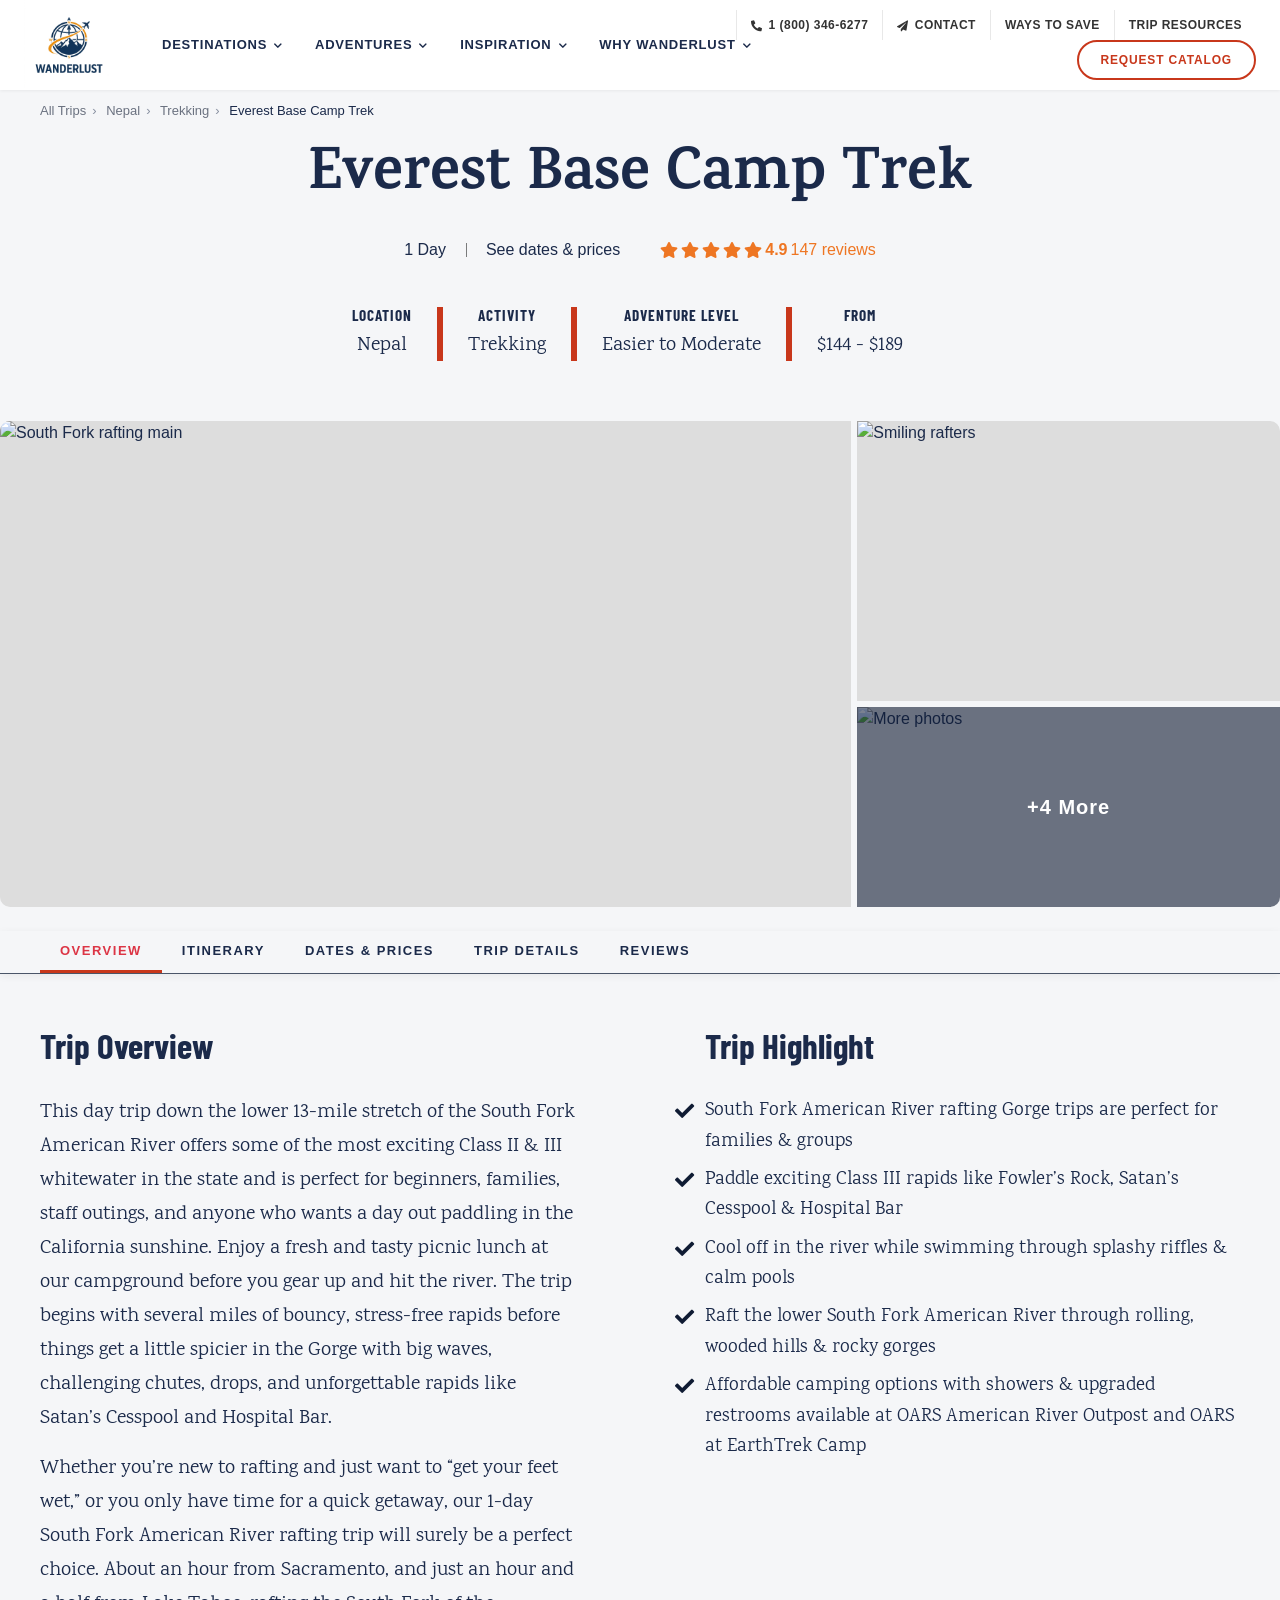
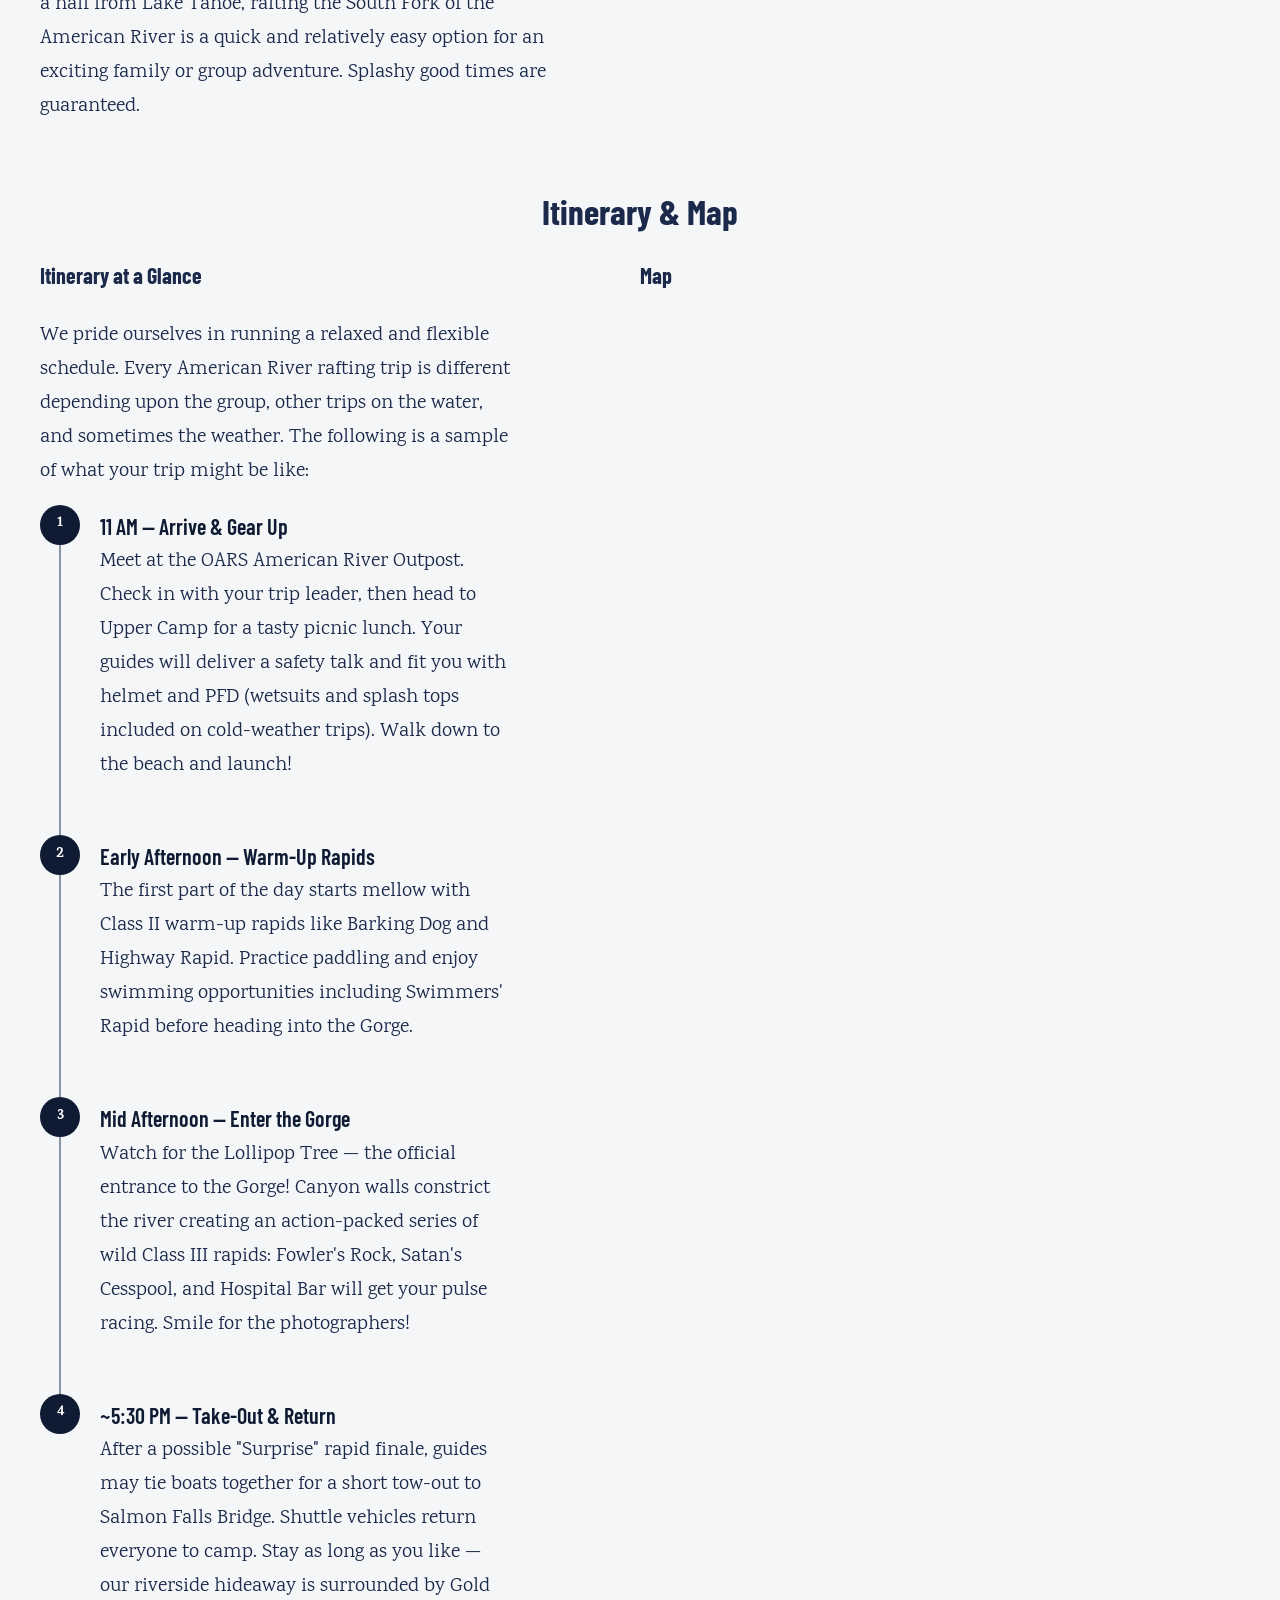
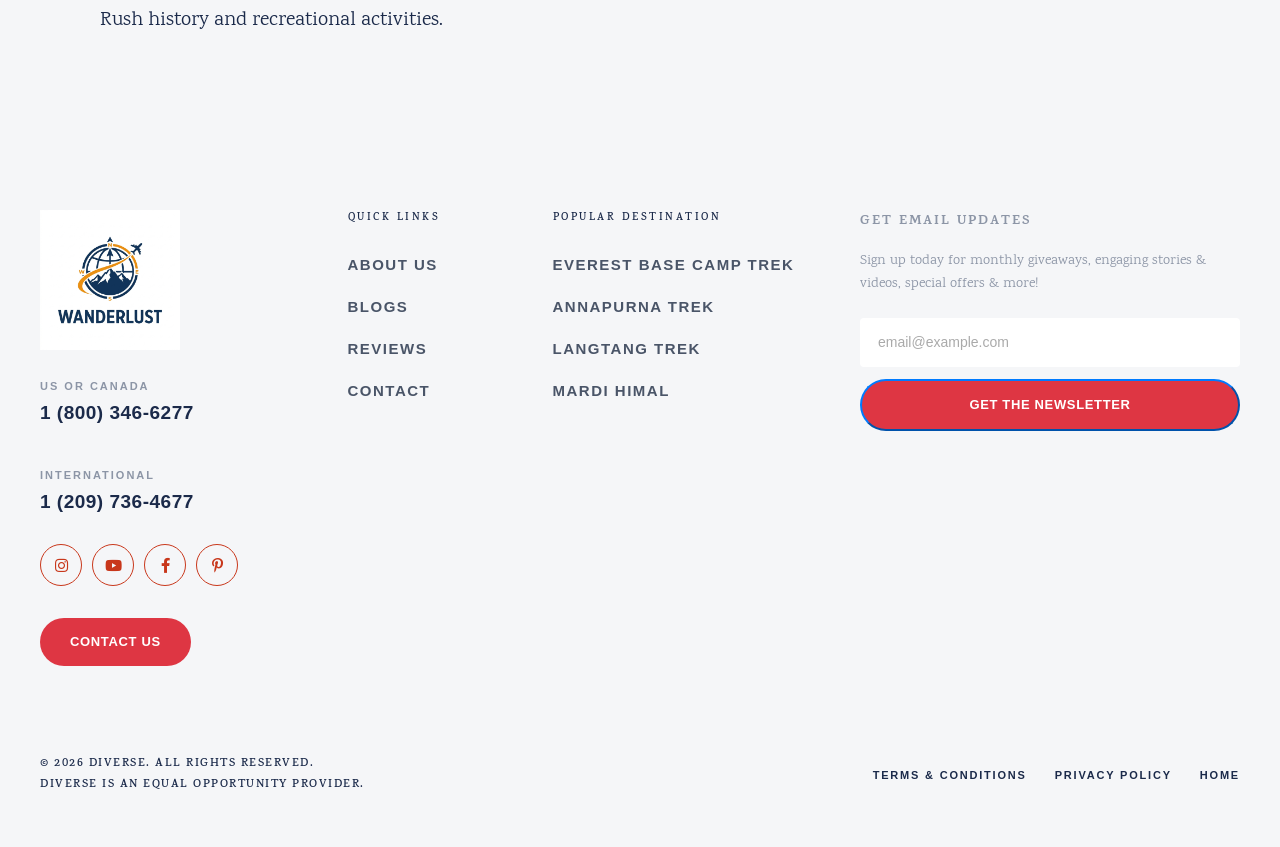
==== package-detail.html @ c7fab5b8 "detail page and home page" ====
<!doctype html>
<html lang="en">
  <head>
    <meta charset="UTF-8" />
    <meta name="viewport" content="width=device-width, initial-scale=1.0" />
    <title>Wanderlust Travel — Explore the World</title>
    <meta
      name="description"
      content="Discover breathtaking destinations, thrilling adventures, and unforgettable travel experiences with Wanderlust Travel."
    />

    <!-- Favicon -->
    <link rel="icon" href="image/logo.png" type="image/png" />

    <!-- Google Fonts -->
    <link
      href="https://fonts.googleapis.com/css2?family=Inter:wght@300;400;500;600;700;800&display=swap"
      rel="stylesheet"
    />
    <link
      href="https://fonts.googleapis.com/css2?family=Barlow+Condensed:ital,wght@0,100;0,200;0,300;0,400;0,500;0,600;0,700;0,800;0,900;1,100;1,200;1,300;1,400;1,500;1,600;1,700;1,800;1,900&display=swap"
      rel="stylesheet"
    />
    <link
      href="https://fonts.googleapis.com/css2?family=Karma:wght@300;400;500;600;700&display=swap"
      rel="stylesheet"
    />
    <!-- Bootstrap 4.6 CSS -->
    <link
      rel="stylesheet"
      href="https://cdn.jsdelivr.net/npm/bootstrap@4.6.2/dist/css/bootstrap.min.css"
    />

    <!-- Font Awesome -->
    <link
      rel="stylesheet"
      href="https://cdnjs.cloudflare.com/ajax/libs/font-awesome/5.15.4/css/all.min.css"
    />

    <!-- Slick Slider CSS -->
    <link
      rel="stylesheet"
      type="text/css"
      href="https://cdn.jsdelivr.net/npm/slick-carousel@1.8.1/slick/slick.css"
    />
    <link
      rel="stylesheet"
      type="text/css"
      href="https://cdn.jsdelivr.net/npm/slick-carousel@1.8.1/slick/slick-theme.css"
    />

    <!-- Custom CSS -->
    <link rel="stylesheet" href="css/style.css" />
  </head>

  <body>
    <!-- ====== HEADER ====== -->
    <header class="site-header" id="site-header">
      <div class="header-inner">
        <!-- Left: Logo + Nav -->
        <div class="header-left">
          <!-- Logo -->
          <a href="index.html" class="header-logo" id="header-logo">
            <img src="image/logo.png" alt="Wanderlust Travel" />
          </a>

          <!-- Primary Nav -->
          <nav class="primary-nav" id="primary-nav">
            <ul class="primary-nav__list">
              <li class="primary-nav__item">
                <a href="#" class="primary-nav__link">
                  Destinations <i class="fas fa-chevron-down"></i>
                </a>
                <ul class="primary-nav__dropdown">
                  <li>
                    <a href="#" class="primary-nav__dropdown-link">Asia</a>
                  </li>
                  <li>
                    <a href="#" class="primary-nav__dropdown-link">Europe</a>
                  </li>
                  <li>
                    <a href="#" class="primary-nav__dropdown-link">Africa</a>
                  </li>
                  <li>
                    <a href="#" class="primary-nav__dropdown-link"
                      >South America</a
                    >
                  </li>
                  <li>
                    <a href="#" class="primary-nav__dropdown-link"
                      >North America</a
                    >
                  </li>
                  <li>
                    <a href="#" class="primary-nav__dropdown-link"
                      >Australia &amp; Oceania</a
                    >
                  </li>
                </ul>
              </li>

              <li class="primary-nav__item">
                <a href="#" class="primary-nav__link">
                  Adventures <i class="fas fa-chevron-down"></i>
                </a>
                <ul class="primary-nav__dropdown">
                  <li>
                    <a href="#" class="primary-nav__dropdown-link">Rafting</a>
                  </li>
                  <li>
                    <a href="#" class="primary-nav__dropdown-link"
                      >Hiking &amp; Trekking</a
                    >
                  </li>
                  <li>
                    <a href="#" class="primary-nav__dropdown-link"
                      >Safari Tours</a
                    >
                  </li>
                  <li>
                    <a href="#" class="primary-nav__dropdown-link"
                      >Wildlife &amp; Nature</a
                    >
                  </li>
                  <li>
                    <a href="#" class="primary-nav__dropdown-link"
                      >Cultural Journeys</a
                    >
                  </li>
                </ul>
              </li>

              <li class="primary-nav__item">
                <a href="#" class="primary-nav__link">
                  Inspiration <i class="fas fa-chevron-down"></i>
                </a>
                <ul class="primary-nav__dropdown">
                  <li>
                    <a href="#" class="primary-nav__dropdown-link"
                      >Travel Stories</a
                    >
                  </li>
                  <li>
                    <a href="#" class="primary-nav__dropdown-link"
                      >Photo Gallery</a
                    >
                  </li>
                  <li>
                    <a href="#" class="primary-nav__dropdown-link"
                      >Travel Blog</a
                    >
                  </li>
                  <li>
                    <a href="#" class="primary-nav__dropdown-link">Videos</a>
                  </li>
                </ul>
              </li>

              <li class="primary-nav__item">
                <a href="#" class="primary-nav__link">
                  Why Wanderlust <i class="fas fa-chevron-down"></i>
                </a>
                <ul class="primary-nav__dropdown">
                  <li>
                    <a href="#" class="primary-nav__dropdown-link">About Us</a>
                  </li>
                  <li>
                    <a href="#" class="primary-nav__dropdown-link"
                      >Our Guides</a
                    >
                  </li>
                  <li>
                    <a href="#" class="primary-nav__dropdown-link"
                      >Testimonials</a
                    >
                  </li>
                  <li>
                    <a href="#" class="primary-nav__dropdown-link"
                      >Safety &amp; Trust</a
                    >
                  </li>
                </ul>
              </li>
            </ul>

            <!-- Mobile utility links (shown inside nav on mobile) -->
            <div class="mobile-utils">
              <a href="tel:+18003466277"
                ><i class="fas fa-phone-alt"></i> 1 (800) 346-6277</a
              >
              <a href="#"><i class="fas fa-paper-plane"></i> Contact</a>
              <a href="#"><i class="fas fa-tag"></i> Ways to Save</a>
              <a href="#"><i class="fas fa-book-open"></i> Trip Resources</a>
            </div>

            <!-- Mobile CTA -->
            <a href="#" class="header-cta mobile-cta">Request Catalog</a>
          </nav>
        </div>

        <!-- Right: Utility links + CTA -->
        <div class="header-right">
          <div class="header-utils">
            <a href="tel:+18003466277" class="header-utils__item">
              <i class="fas fa-phone-alt"></i>
              1 (800) 346-6277
            </a>
            <a href="#" class="header-utils__item">
              <i class="fas fa-paper-plane"></i>
              Contact
            </a>
            <a href="#" class="header-utils__item"> Ways to Save </a>
            <a href="#" class="header-utils__item"> Trip Resources </a>
          </div>
          <a href="#" class="header-cta desktop-cta" id="header-cta"
            >Request Catalog</a
          >
        </div>

        <!-- Mobile Hamburger -->
        <button
          class="mobile-toggle"
          id="mobile-toggle"
          aria-label="Toggle Navigation"
        >
          <span></span>
          <span></span>
          <span></span>
        </button>
      </div>
    </header>

    <!-- Colorful Stripe -->
    <div class="header-stripe">
      <span></span>
      <span></span>
      <span></span>
      <span></span>
      <span></span>
    </div>

<!-- Nav Overlay (mobile) -->
<div class="nav-overlay" id="nav-overlay"></div>

<!-- ── Breadcrumb ── -->
<div class="breadcrumb-bar">
  <div class="container-fluid featured-container">
    <a href="#">All Trips</a><span>›</span>
    <a href="#">Nepal</a><span>›</span>
    <a href="#">Trekking</a><span>›</span>
    Everest Base Camp Trek
  </div>
</div>

<!-- ── Trip Header ── -->
<div class="trip-header">
  <div class="container-fluid featured-container">
    <h1 class="trip-title">Everest Base Camp Trek</h1>
 
    <div class="adventure-single__details-top">
        <span class="adventure-single__duration">1 Day</span>
            <span class="adventure-single__jump-link"><a href="#trip-dates-prices">See dates &amp; prices</a></span>
                <span class="adventure-single__reviews">
            <span class="adventure-single__stars">
        <i class="fas fa-star"></i>
        <i class="fas fa-star"></i>
        <i class="fas fa-star"></i>
        <i class="fas fa-star"></i>
        <i class="fas fa-star"></i>            <strong class="adventure-single__score">4.9</strong>
            <a href="#trip-reviews" class="adventure-single__reviews-link">147 reviews</a>
        </span>
    </div>
    <div class="adventure-single__details-bottom">
    <span class="adventure-single">
        <span class="adventure-single__details-label">Location</span>
        <a class="adventure-single__details-value" href="">Nepal</a>
    </span>

    <span class="adventure-single">
        <span class="adventure-single__details-label">Activity</span>
        <a class="adventure-single__details-value" href="">Trekking</a>
    </span>

    <span class="adventure-single">
        <span class="adventure-single__details-label">Adventure Level</span>
        <span class="adventure-single__details-value">
            Easier to Moderate
            <span class="adventure-single__details-value--error component-tooltip">
                <span class="component-tooltip__content" aria-hidden="true" style="display: none">
                    Class II and III rapids; cold water with low to moderate flip/swim potential
                    <button class="component-tooltip__close">
                        <span class="sr-only">close</span>
                    </button>
                </span>
            </span>
        </span>
    </span>

    <span class="adventure-single__price-from">
        <span class="adventure-single__details-label">From</span>
        <span class="adventure-single__details-value">$144 - $189</span>
    </span>
</div>
  </div>

 
</div>

  <div class="gallery-grid">
    <div class="g-cell g-main">
      <img src="https://media.oars.com/wp-content/uploads/2022/11/21010701/SFA1D-12.jpg" alt="South Fork rafting main"/>
    </div>
    <div class="g-cell">
      <img src="https://media.oars.com/wp-content/uploads/2022/11/21010645/SFA1D-14-405x263.jpg" alt="Smiling rafters"/>
    </div>
    <div class="g-cell g-more">
      <img src="https://media.oars.com/wp-content/uploads/2022/11/21010823/SFA1D-3-405x263.jpg" alt="More photos"/>
    </div>
  </div>

    <div class="sticky-tabs">
    <div class="container-fluid featured-container">
      <ul class="nav trip-tabs" id="tripTabs">
        <li class="nav-item"><a class="nav-link active" href="#overview">Overview</a></li>
        <li class="nav-item"><a class="nav-link" href="#itinerary">Itinerary</a></li>
        <li class="nav-item"><a class="nav-link" href="#prices">Dates & Prices</a></li>
        <li class="nav-item"><a class="nav-link" href="#details">Trip Details</a></li>
        <li class="nav-item"><a class="nav-link" href="#reviews">Reviews</a></li>
      </ul>
    </div>
  </div>


<div class="overview detail-padding">
    <div class="container-fluid featured-container">
        <div class="overview-grid">
            <div class="wrapper">
                <h2 class="detail-title">Trip Overview</h2>
                <p>This day trip down the lower 13-mile stretch of the South Fork American River offers some of the most exciting Class II & III whitewater in the state and is perfect for beginners, families, staff outings, and anyone who wants a day out paddling in the California sunshine. Enjoy a fresh and tasty picnic lunch at our campground before you gear up and hit the river. The trip begins with several miles of bouncy, stress-free rapids before things get a little spicier in the Gorge with big waves, challenging chutes, drops, and unforgettable rapids like Satan’s Cesspool and Hospital Bar. </p>
                <p>Whether you’re new to rafting and just want to “get your feet wet,” or you only have time for a quick getaway, our 1-day South Fork American River rafting trip will surely be a perfect choice. About an hour from Sacramento, and just an hour and a half from Lake Tahoe, rafting the South Fork of the American River is a quick and relatively easy option for an exciting family or group adventure. Splashy good times are guaranteed.</p>
            </div>

            <div class="wrapper">
                <h2 class="detail-title">Trip Highlight</h2>
                <ul class="highlight-ul">
                    <li>South Fork American River rafting Gorge trips are perfect for families &amp; groups</li>
                    <li>Paddle exciting Class III rapids like Fowler’s Rock, Satan’s Cesspool &amp; Hospital Bar</li>
                    <li>Cool off in the river while swimming through splashy riffles &amp; calm pools</li>
                    <li>Raft the lower South Fork American River through rolling, wooded hills &amp; rocky gorges</li>
                    <li>Affordable camping options with showers &amp; upgraded restrooms available at OARS American River Outpost&nbsp;and OARS at EarthTrek Camp</li>
                </ul>
            </div>
        </div>
    </div>
</div>


<div class="itinerary detail-padding pt-0 ">
    <div class="container-fluid featured-container">
        <h2 class="detail-title text-center">Itinerary & Map</h2>

        <div class="overview-grid">
            <div class="wrapper">
                <h3 class="detail-sub-title">Itinerary at a Glance</h3>
                <p>We pride ourselves in running a relaxed and flexible schedule. Every American River rafting trip is different depending upon the group, other trips on the water, and sometimes the weather. The following is a sample of what your trip might be like:</p>

                <ul class="itinerary-steps">
                    <li class="itinerary-step">
                    <div class="step-dot">1</div>
                    <div class="step-content">
                        <h5>11 AM — Arrive &amp; Gear Up</h5>
                        <p>Meet at the OARS American River Outpost. Check in with your trip leader, then head to Upper Camp for a tasty picnic lunch. Your guides will deliver a safety talk and fit you with helmet and PFD (wetsuits and splash tops included on cold-weather trips). Walk down to the beach and launch!</p>
                    </div>
                    </li>
                    <li class="itinerary-step">
                    <div class="step-dot">2</div>
                    <div class="step-content">
                        <h5>Early Afternoon — Warm-Up Rapids</h5>
                        <p>The first part of the day starts mellow with Class II warm-up rapids like Barking Dog and Highway Rapid. Practice paddling and enjoy swimming opportunities including Swimmers' Rapid before heading into the Gorge.</p>
                    </div>
                    </li>
                    <li class="itinerary-step">
                    <div class="step-dot">3</div>
                    <div class="step-content">
                        <h5>Mid Afternoon — Enter the Gorge</h5>
                        <p>Watch for the Lollipop Tree — the official entrance to the Gorge! Canyon walls constrict the river creating an action-packed series of wild Class III rapids: Fowler's Rock, Satan's Cesspool, and Hospital Bar will get your pulse racing. Smile for the photographers!</p>
                    </div>
                    </li>
                    <li class="itinerary-step">
                    <div class="step-dot">4</div>
                    <div class="step-content">
                        <h5>~5:30 PM — Take-Out &amp; Return</h5>
                        <p>After a possible "Surprise" rapid finale, guides may tie boats together for a short tow-out to Salmon Falls Bridge. Shuttle vehicles return everyone to camp. Stay as long as you like — our riverside hideaway is surrounded by Gold Rush history and recreational activities.</p>
                    </div>
                    </li>
                </ul>
            </div>

            <div class="map-wrapper">
                <h3 class="detail-sub-title">Map</h3>

                <iframe src="https://www.google.com/maps/embed?pb=!1m18!1m12!1m3!1d113018.06539409602!2d85.15512049726561!3d27.723011799999988!2m3!1f0!2f0!3f0!3m2!1i1024!2i768!4f13.1!3m3!1m2!1s0x39eb19029caa5bc5%3A0xb2206c82ac51f162!2sMt%20Everest%20Base%20Camp%20Trek!5e0!3m2!1sen!2snp!4v1777970163846!5m2!1sen!2snp" width="600" height="450" style="border:0;" allowfullscreen="" loading="lazy" referrerpolicy="no-referrer-when-downgrade"></iframe>
            </div>

        </div>

    </div>
</div>









<footer class="site-footer">
  <div class="container-fluid featured-container">
    <div class="row">
 
      <!-- ── COL 1: Brand ── -->
      <div class="col-lg-3 col-md-6 mb-5 mb-lg-0">
 
        <a href="#" class="footer-logo">
          <img src="image/logo.png" alt="logo">
        </a>
 
        <!-- Phone numbers -->
        <div class="phone-group">
          <div class="phone-block">
            <div class="phone-label">US or Canada</div>
            <a href="tel:18003466277" class="phone-number">1 (800) 346-6277</a>
          </div>
          <div class="phone-block">
            <div class="phone-label">International</div>
            <a href="tel:12097364677" class="phone-number">1 (209) 736-4677</a>
          </div>
        </div>
 
        <!-- Social Icons -->
        <div class="social-icons">
          <a href="#" class="social-icon" aria-label="Instagram"><i class="fab fa-instagram"></i></a>
          <a href="#" class="social-icon" aria-label="YouTube"><i class="fab fa-youtube"></i></a>
          <a href="#" class="social-icon" aria-label="Facebook"><i class="fab fa-facebook-f"></i></a>
          <a href="#" class="social-icon" aria-label="Pinterest"><i class="fab fa-pinterest-p"></i></a>
        </div>
 
        <!-- Contact CTA -->
        <a href="#" class="btn-primary">Contact Us</a>
      </div>
 
      <!-- ── COL 2: Quick Links ── -->
      <div class="col-lg-2 col-md-6 mb-5 mb-lg-0">
        <p class="footer-nav-heading">Quick Links</p>
        <ul class="footer-nav-list">
          <li><a href="#">About Us</a></li>
          <li><a href="#">Blogs</a></li>
          <li><a href="#">Reviews</a></li>
          <li><a href="#">Contact</a></li>
        </ul>
      </div>
 
      <!-- ── COL 3: Plan Your Adventure ── -->
      <div class="col-lg-3 col-md-6 mb-5 mb-lg-0">
        <p class="footer-nav-heading">Popular Destination</p>
        <ul class="footer-nav-list">
          <li><a href="#">Everest Base Camp Trek</a></li>
          <li><a href="#">Annapurna Trek</a></li>
          <li><a href="#">Langtang Trek</a></li>
          <li><a href="#">Mardi Himal</a></li>
        </ul>
      </div>
 
      <!-- ── COL 4: Newsletter ── -->
      <div class="col-lg-4 col-md-6 mb-5 mb-lg-0">
        <p class="newsletter-heading">Get Email Updates</p>
        <p class="newsletter-desc">Sign up today for monthly giveaways, engaging stories &amp; videos, special offers &amp; more!</p>
        <div class="newsletter-form">
          <input type="email" class="newsletter-input" placeholder="email@example.com" aria-label="Email address"/>
          <button class="btn-primary">Get the Newsletter</button>
        </div>
      </div>
 
    </div><!-- /.row -->
 
    <!-- ── Bottom Bar ── -->
    <div class="footer-bottom">
      <div class="row align-items-center">
        <div class="col-md-6 footer-bottom-left">
          <p>
            © 2026 Diverse. All Rights Reserved.<br/>
            Diverse is an Equal Opportunity Provider.
          </p>
        </div>
        <div class="col-md-6 footer-bottom-right">
          <a href="#">Terms &amp; Conditions</a>
          <a href="#">Privacy Policy</a>
          <a href="#">Home</a>
        </div>
      </div>
    </div>
 
  </div><!-- /.container -->
</footer>

    <!-- jQuery first, then Popper.js, then Bootstrap JS -->
    <script src="https://code.jquery.com/jquery-3.6.0.min.js"></script>
    <script src="https://cdn.jsdelivr.net/npm/popper.js@1.16.1/dist/umd/popper.min.js"></script>
    <script src="https://cdn.jsdelivr.net/npm/bootstrap@4.6.2/dist/js/bootstrap.min.js"></script>

    <!-- Slick Slider JS -->
    <script
      type="text/javascript"
      src="https://cdn.jsdelivr.net/npm/slick-carousel@1.8.1/slick/slick.min.js"
    ></script>

    <!-- Custom JS -->
    <script src="js/main.js"></script>
  </body>
</html>
---- css/style.css ----
/* ============================================
   CSS VARIABLES — All colors controlled here
   ============================================ */
:root {
  /* ── Primary Colors ── */
  --color-primary: #1b2a4a;
  --color-primary-dark: #0f1b33;
  --color-primary-light: #2c3e6b;

  /* ── Accent / CTA ── */
  --color-accent: #c8371b;
  /* Red for CTA border */
  --color-accent-hover: #a52d15;
  --color-accent-light: #e8621a;
  /* Orange */

  /* ── Neutral Colors ── */
  --color-white: #ffffff;
  --color-light-gray: #f5f6f8;
  --color-gray: #8c95a6;
  --color-dark-gray: #4a5568;
  --color-black: #111111;

  /* ── Header Specific ── */
  --header-bg: #ffffff;
  --header-text: #1b2a4a;
  --header-link: #1b2a4a;
  --header-link-hover: #c8371b;
  --header-border: #e8e8e8;
  --header-util-color: #333333;
  --header-util-hover: #c8371b;

  /* ── CTA Button ── */
  --cta-border: #c8371b;
  --cta-text: #c8371b;
  --cta-bg: transparent;
  --cta-hover-bg: #c8371b;
  --cta-hover-text: #ffffff;

  /* ── Stripe Colors ── */
  --stripe-1: #e85d24;
  /* Orange */
  --stripe-2: #f5a623;
  /* Amber */
  --stripe-3: #3b7dd8;
  /* Blue */
  --stripe-4: #1b2a4a;
  /* Navy */
  --stripe-5: #6abf4b;
  /* Green */

  /* ── Shadows ── */
  --shadow-sm: 0 1px 3px rgba(0, 0, 0, 0.06);
  --shadow-md: 0 2px 8px rgba(0, 0, 0, 0.1);

  /* ── Border Radius ── */
  --radius-sm: 4px;
  --radius-full: 50px;

  /* ── Transitions ── */
  --transition-fast: 0.2s ease;
  --transition-base: 0.3s ease;

  /* ── Typography ── */
  --font-primary: "Inter", sans-serif;
}

/* ============================================
   RESET & BASE
   ============================================ */
*,
*::before,
*::after {
  margin: 0;
  padding: 0;
  box-sizing: border-box;
}

body {
  color: var(--header-text);
  background-color: var(--color-light-gray);
  -webkit-font-smoothing: antialiased;
}


a {
  text-decoration: none;
  color: inherit;
  transition: color var(--transition-fast);
}

a:hover {
  text-decoration: none;
}

ul {
  list-style: none;
  margin: 0;
  padding: 0;
}

img {
  max-width: 100%;
  height: auto;
}

p{
    font-size: 20px;
    font-family: "karma", serif;
    line-height: 1.7;
}

/* ============================================
   HEADER — Single white bar
   ============================================ */
.site-header {
  background-color: var(--header-bg);
  border-bottom: unset;
  position: sticky;
  top: 0;
  z-index: 1000;
  box-shadow: var(--shadow-sm);
}

.header-inner {
  display: flex;
  align-items: center;
  justify-content: space-between;
  max-width: 1400px;
  margin: 0 auto;
  padding: 0 24px;
  min-height: 60px;
}

/* ── Left: Logo + Nav ── */
.header-left {
  display: flex;
  align-items: center;
  gap: 32px;
}

/* Logo */
.header-logo {
  display: flex;
  align-items: center;
  flex-shrink: 0;
}

.header-logo img {
  height: 90px;
  width: auto;
  object-fit: contain;
}

/* ── Primary Nav ── */
.primary-nav {
  display: flex;
  align-items: center;
}

.primary-nav__list {
  display: flex;
  align-items: center;
  gap: 0;
}

.primary-nav__item {
  position: relative;
}

.primary-nav__link {
  display: flex;
  align-items: center;
  gap: 5px;
  padding: 18px 16px;
  font-size: 13px;
  font-weight: 700;
  color: var(--header-link);
  text-transform: uppercase;
  letter-spacing: 0.06em;
  white-space: nowrap;
  cursor: pointer;
  transition: color var(--transition-fast);
}

.primary-nav__link i.fa-chevron-down {
  font-size: 9px;
  margin-left: 2px;
  transition: transform var(--transition-fast);
}

.primary-nav__link:hover {
  color: var(--header-link-hover);
}

.primary-nav__item:hover > .primary-nav__link i.fa-chevron-down {
  transform: rotate(180deg);
}

/* ── Dropdown ── */
.primary-nav__dropdown {
  position: absolute;
  top: 100%;
  left: 0;
  min-width: 220px;
  background-color: var(--header-bg);
  border: 1px solid var(--header-border);
  border-top: 3px solid var(--color-accent);
  box-shadow: var(--shadow-md);
  opacity: 0;
  visibility: hidden;
  transform: translateY(6px);
  transition:
    opacity var(--transition-base),
    transform var(--transition-base),
    visibility var(--transition-base);
  padding: 6px 0;
  z-index: 100;
}

.primary-nav__item:hover > .primary-nav__dropdown {
  opacity: 1;
  visibility: visible;
  transform: translateY(0);
}

.primary-nav__dropdown-link {
  display: block;
  padding: 9px 20px;
  font-size: 13px;
  font-weight: 500;
  color: var(--header-text);
  transition:
    background-color var(--transition-fast),
    color var(--transition-fast);
}

.primary-nav__dropdown-link:hover {
  background-color: var(--color-light-gray);
  color: var(--color-accent);
}

/* ── Right: Utility links + CTA ── */
.header-right {
  display: flex;
  align-items: end;
  gap: 0;
  flex-direction: column;
}

.header-utils {
  display: flex;
  align-items: center;
  gap: 0;
}

.header-utils__item {
  display: flex;
  align-items: center;
  gap: 6px;
  padding: 6px 14px;
  font-size: 12px;
  font-weight: 600;
  color: var(--header-util-color);
  text-transform: uppercase;
  letter-spacing: 0.04em;
  white-space: nowrap;
  border-right: 1px solid var(--header-border);
  transition: color var(--transition-fast);
}

.header-utils__item:first-child {
  border-left: 1px solid var(--header-border);
}

.header-utils__item:last-child {
  border-right: none;
}

.header-utils__item i {
  font-size: 11px;
  color: var(--header-util-color);
}

.header-utils__item:hover {
  color: var(--header-util-hover);
}

.header-utils__item:hover i {
  color: var(--header-util-hover);
}

/* ── CTA Button (outline) ── */
.header-cta {
  display: inline-flex;
  align-items: center;
  gap: 0;
  margin-left: 18px;
  padding: 9px 22px;
  font-size: 12px;
  font-weight: 700;
  color: var(--cta-text);
  background-color: var(--cta-bg);
  border: 2px solid var(--cta-border);
  border-radius: var(--radius-full);
  text-transform: uppercase;
  letter-spacing: 0.07em;
  cursor: pointer;
  white-space: nowrap;
  transition:
    background-color var(--transition-fast),
    color var(--transition-fast),
    box-shadow var(--transition-fast);
}

.header-cta:hover {
  background-color: var(--cta-hover-bg);
  color: var(--cta-hover-text);
  box-shadow: 0 2px 10px rgba(200, 55, 27, 0.25);
}

/* ── Colorful Stripe ── */
.header-stripe {
  display: flex;
  height: 5px;
  display: none;
}

.header-stripe span {
  flex: 1;
}

.header-stripe span:nth-child(1) {
  background-color: var(--stripe-1);
}

.header-stripe span:nth-child(2) {
  background-color: var(--stripe-2);
}

.header-stripe span:nth-child(3) {
  background-color: var(--stripe-3);
}

.header-stripe span:nth-child(4) {
  background-color: var(--stripe-4);
}

.header-stripe span:nth-child(5) {
  background-color: var(--stripe-5);
}

/* ── Mobile Toggle ── */
.mobile-toggle {
  display: none;
  flex-direction: column;
  gap: 5px;
  cursor: pointer;
  padding: 8px;
  background: none;
  border: none;
  z-index: 1100;
}

.mobile-toggle span {
  display: block;
  width: 24px;
  height: 2.5px;
  background-color: var(--header-text);
  border-radius: 2px;
  transition:
    transform var(--transition-base),
    opacity var(--transition-base);
}

.mobile-toggle.active span:nth-child(1) {
  transform: translateY(7.5px) rotate(45deg);
}

.mobile-toggle.active span:nth-child(2) {
  opacity: 0;
}

.mobile-toggle.active span:nth-child(3) {
  transform: translateY(-7.5px) rotate(-45deg);
}

/* ============================================
   RESPONSIVE
   ============================================ */
@media (max-width: 1199px) {
  .header-utils__item {
    padding: 6px 10px;
    font-size: 11px;
  }

  .primary-nav__link {
    padding: 18px 12px;
    font-size: 12px;
  }

  .header-left {
    gap: 20px;
  }
}

@media (max-width: 991px) {
  .mobile-toggle {
    display: flex;
  }

  .header-utils {
    display: none;
  }

  .header-cta.desktop-cta {
    display: none;
  }

  .primary-nav {
    position: fixed;
    top: 0;
    right: -320px;
    width: 300px;
    height: 100vh;
    background-color: var(--header-bg);
    flex-direction: column;
    align-items: flex-start;
    padding: 80px 0 30px;
    transition: right var(--transition-base);
    box-shadow: -4px 0 20px rgba(0, 0, 0, 0.12);
    overflow-y: auto;
    z-index: 1050;
    border-left: 1px solid var(--header-border);
  }

  .primary-nav.open {
    right: 0;
  }

  .primary-nav__list {
    flex-direction: column;
    width: 100%;
  }

  .primary-nav__link {
    width: 100%;
    padding: 14px 24px;
    border-bottom: 1px solid var(--header-border);
    justify-content: space-between;
    font-size: 14px;
  }

  .primary-nav__dropdown {
    position: static;
    opacity: 1;
    visibility: visible;
    transform: none;
    box-shadow: none;
    border: none;
    border-top: none;
    display: none;
    padding: 0;
    background-color: var(--color-light-gray);
  }

  .primary-nav__item.dropdown-open > .primary-nav__dropdown {
    display: block;
  }

  .primary-nav__dropdown-link {
    padding: 12px 24px 12px 40px;
    border-bottom: 1px solid var(--header-border);
  }

  /* Mobile util links inside nav */
  .mobile-utils {
    display: flex;
    flex-direction: column;
    width: 100%;
    border-top: 1px solid var(--header-border);
    margin-top: 8px;
    padding-top: 8px;
  }

  .mobile-utils a {
    display: flex;
    align-items: center;
    gap: 10px;
    padding: 12px 24px;
    font-size: 13px;
    font-weight: 600;
    color: var(--header-text);
    border-bottom: 1px solid var(--header-border);
  }

  .mobile-utils a i {
    width: 16px;
    text-align: center;
    color: var(--color-accent);
  }

  .mobile-utils a:hover {
    color: var(--color-accent);
  }

  .header-cta.mobile-cta {
    display: inline-flex;
    margin: 20px 24px;
    width: calc(100% - 48px);
    justify-content: center;
  }

  /* Overlay */
  .nav-overlay {
    display: none;
    position: fixed;
    inset: 0;
    background-color: rgba(0, 0, 0, 0.4);
    z-index: 1040;
    backdrop-filter: blur(2px);
  }

  .nav-overlay.active {
    display: block;
  }
}

@media (min-width: 992px) {
  .mobile-utils {
    display: none !important;
  }

  .header-cta.mobile-cta {
    display: none !important;
  }

  .nav-overlay {
    display: none !important;
  }
}

/* ============================================
   HERO SLIDER
   ============================================ */
.hero-section {
  position: relative;
  width: 100%;
  height: calc(100vh - 60px);
  min-height: 600px;
  background-color: #000;
  overflow: hidden;
}

.hero-slider,
.hero-slider .slick-list,
.hero-slider .slick-track,
.hero-slide {
  height: 100%;
}

.hero-slide {
  position: relative;
  display: flex !important;
  align-items: flex-end;
  justify-content: flex-start;
  padding-bottom: 80px;
  padding-left: 120px;
  /* Space for pagination */
}

.hero-slide-bg {
  position: absolute;
  inset: 0;
  background-size: cover;
  background-position: center;
  background-repeat: no-repeat;
  z-index: 0;
  transform: scale(1.05);
  transition: transform 6s ease;
}

.slick-active .hero-slide-bg {
  transform: scale(1);
}

.hero-slide-overlay {
  position: absolute;
  inset: 0;
  background: linear-gradient(
    to top,
    rgba(0, 0, 0, 0.6) 0%,
    rgba(0, 0, 0, 0.2) 40%,
    rgba(0, 0, 0, 0.1) 100%
  );
  z-index: 1;
}

.hero-slide-inner {
  position: relative;
  z-index: 2;
  display: flex;
  align-items: flex-end;
  width: 100%;
  max-width: 1400px;
}

/* Title Wrapper */
.hero-title-wrapper {
  flex-shrink: 0;
  margin-right: 30px;
}

.hero-title {
  font-size: clamp(3rem, 5vw, 5.5rem);
  font-weight: 800;
  color: var(--color-white);
  line-height: 1.05;
  letter-spacing: -0.02em;
  text-transform: uppercase;
  text-shadow: 2px 4px 10px rgba(0, 0, 0, 0.4);
  margin: 0;
}

/* Details Wrapper */
.hero-details-wrapper {
  display: flex;
  align-items: center;
  flex-grow: 1;
  margin-bottom: 25px;
  /* Align with bottom text line visually */
}

.hero-details-line {
  height: 1px;
  background-color: rgba(255, 255, 255, 0.4);
  flex-grow: 1;
  max-width: 150px;
  margin-right: 30px;
}

.hero-details {
  color: var(--color-white);
}

.hero-details-title {
  font-size: 16px;
  font-weight: 700;
  margin-bottom: 5px;
  letter-spacing: 0.02em;
  text-shadow: 1px 1px 3px rgba(0, 0, 0, 0.8);
}

.hero-details-location {
  font-size: 14px;
  font-weight: 400;
  color: rgba(255, 255, 255, 0.8);
  margin-bottom: 15px;
}

.hero-details-location span {
  color: var(--color-white);
  font-weight: 600;
}

.hero-details-link {
  display: inline-block;
  font-size: 13px;
  font-weight: 700;
  color: var(--color-white);
  text-transform: uppercase;
  letter-spacing: 0.1em;
  transition: color var(--transition-fast);
}

.hero-details-link:hover {
  color: var(--color-accent);
}

/* Pagination Nav */
.hero-slider-nav {
  position: absolute;
  left: 40px;
  top: 50%;
  transform: translateY(-50%);
  display: flex;
  flex-direction: column;
  align-items: center;
  z-index: 10;
  color: var(--color-white);
  font-weight: 700;
  font-size: 12px;
  letter-spacing: 0.05em;
}

.slider-nav-progress {
  width: 2px;
  height: 100px;
  background-color: rgba(255, 255, 255, 0.2);
  margin: 15px 0;
  position: relative;
}

.slider-nav-progress-bar {
  position: absolute;
  top: 0;
  left: 0;
  width: 100%;
  height: 33.33%;
  /* Will be updated via JS */
  background-color: var(--color-accent);
  transition:
    height 0.3s ease,
    top 0.3s ease;
}

/* Animations */
.hero-title,
.hero-details-line,
.hero-details {
  opacity: 0;
  transform: translateY(20px);
  transition: all 0.8s cubic-bezier(0.2, 0.8, 0.2, 1);
}

.hero-details-line {
  transform: scaleX(0);
  transform-origin: left;
}

.slick-active .hero-title {
  opacity: 1;
  transform: translateY(0);
  transition-delay: 0.3s;
}

.slick-active .hero-details-line {
  opacity: 1;
  transform: scaleX(1);
  transition-delay: 0.6s;
}

.slick-active .hero-details {
  opacity: 1;
  transform: translateY(0);
  transition-delay: 0.8s;
}

/* Responsive */
@media (max-width: 991px) {
  .hero-slide {
    padding-left: 60px;
    padding-bottom: 60px;
  }

  .hero-slider-nav {
    left: 15px;
  }

  .hero-title {
    font-size: 3rem;
  }

  .hero-slide-inner {
    flex-direction: column;
    align-items: flex-start;
  }

  .hero-details-wrapper {
    margin-top: 20px;
  }

  .hero-details-line {
    display: none;
  }
}

/* ============================================
   TESTIMONIAL HERO
   ============================================ */
.testimonial-hero {
  position: relative;
  padding: 120px 0 0;
  /* Large bottom padding to show background image */
  background-size: cover;
  background-position: center bottom;
  background-color: unset;
}

.testimonial-hero-overlay {
  position: absolute;
  inset: 0;
  /* This gradient transitions from solid white at top to transparent at bottom */
  background: linear-gradient(
    to bottom,
    #ffffff 0%,
    #ffffff 40%,
    rgba(255, 255, 255, 0.85) 60%,
    rgba(255, 255, 255, 0) 100%
  );
  z-index: 1;
}

.testimonial-hero-container {
  position: relative;
  z-index: 2;
  max-width: 900px;
  margin: 0 auto;
}

.testimonial-decorative-line {
  display: flex;
  align-items: center;
  justify-content: center;
  gap: 10px;
  margin-bottom: 35px;
}

.testimonial-decorative-line span {
  display: inline-block;
  height: 2px;
  background-color: #c0c8d1;
  /* Light grayish blue */
  width: 35px;
}

.testimonial-decorative-line span.active {
  background-color: var(--color-primary-dark);
  height: 3px;
  width: 45px;
}

.testimonial-quote {
    font-family: Karma, serif;
  font-size: clamp(1.4rem, 2.5vw, 1.85rem);
  line-height: 1.5;
  color: var(--color-primary-dark);
  margin-bottom: 50px;
  font-weight: 400 !important;
  font-size: 21px;
}

.testimonial-author {
  font-family: "Georgia", "Times New Roman", serif;
  font-size: 15px;
  color: var(--color-primary-dark);
  margin-bottom: 8px;
}

.testimonial-trip {
  font-size: 15px;
  font-weight: 700;
  color: var(--color-primary-dark);
  margin-bottom: 30px;
}

.testimonial-link {
  display: inline-block;
  font-size: 12px;
  font-weight: 700;
  color: #de3643;
  /* Matching red button color from earlier */
  text-transform: uppercase;
  letter-spacing: 0.05em;
  padding-bottom: 4px;
  border-bottom: 2px solid #de3643;
  transition:
    color var(--transition-fast),
    border-color var(--transition-fast);
}

.testimonial-link:hover {
  color: var(--color-primary-dark);
  border-color: var(--color-primary-dark);
}

/* Responsive */
@media (max-width: 991px) {
  .testimonial-hero {
    padding: 80px 0 200px;
  }

  .testimonial-quote {
    margin-bottom: 30px;
  }

  .testimonial-quote br {
    display: none;
    /* Let text wrap naturally on smaller screens */
  }
}

/* ============================================
   FEATURED ADVENTURES
   ============================================ */
.featured-section {
  position: relative;
  padding: 100px 0 120px;
  background-color: var(--color-primary-dark);
  background-size: cover;
  background-position: center;
  /* background-attachment: fixed; */
  color: var(--color-white);
  overflow: hidden;
  padding-top: 0;
}

.featured-overlay {
  position: absolute;
  inset: 0;
  background: linear-gradient(
    to bottom,
    rgb(15 27 51 / 0%) 0%,
    rgb(51 15 15 / 0%) 100%
  );
  z-index: 1;
}

.featured-container {
  position: relative;
  z-index: 2;
  max-width: 1500px;
  margin: 0 auto;
  padding: 0 40px;
}

.featured-header {
  margin-bottom: 50px;
  padding-top: 497px;
}

.featured-subtitle {
  font-family: "Times New Roman", serif;
  font-style: italic;
  font-size: 16px;
  color: rgba(255, 255, 255, 0.9);
  margin-bottom: 5px;
  letter-spacing: 0.05em;
}

.featured-title {
  font-size: clamp(2rem, 3vw, 2.8rem);
  font-weight: 800;
  text-transform: uppercase;
  letter-spacing: -0.02em;
  margin-bottom: 25px;
  text-shadow: 1px 2px 5px rgba(0, 0, 0, 0.5);
}

.btn-primary {
  display: inline-block;
  background-color: #de3643;
  color: #fff;
  padding: 14px 30px;
  border-radius: var(--radius-full);
  font-size: 13px;
  font-weight: 700;
  text-transform: uppercase;
  letter-spacing: 0.05em;
  transition:
    background-color var(--transition-fast),
    transform var(--transition-fast);
}

.btn-primary:hover {
  background-color: #c72e39;
  color: #fff;
  transform: translateY(-2px);
}

/* Slider */
.featured-slider-wrapper {
  position: relative;
}

.featured-slider .slick-list {
  margin: 0 -15px;
  /* Adjusting gap */
  padding-bottom: 20px;
}

.trip-card-wrapper {
  padding: 0 15px;
}

/* Card Design */
.trip-card {
  background-color: #fff;
  border-radius: 12px;
  overflow: hidden;
  color: var(--header-text);
  display: flex;
  flex-direction: column;
  height: 100%;
  transition:
    transform 0.3s ease,
    box-shadow 0.3s ease;
  box-shadow: 0 4px 15px rgba(0, 0, 0, 0.15);
}

.trip-card:hover {
  transform: translateY(-8px);
  box-shadow: 0 15px 35px rgba(0, 0, 0, 0.4);
}

.trip-img-box {
  position: relative;
  height: 240px;
  overflow: hidden;
}

.trip-img-box img {
  width: 100%;
  height: 100%;
  object-fit: cover;
  transition: transform 0.6s ease;
}

.trip-card:hover .trip-img-box img {
  transform: scale(1.08);
}

.trip-badge {
  position: absolute;
  top: 15px;
  left: 15px;
  background-color: rgba(15, 27, 51, 0.7);
  color: #fff;
  padding: 5px 12px;
  border-radius: 4px;
  font-size: 11px;
  font-weight: 600;
  z-index: 2;
  display: flex;
  align-items: center;
  gap: 6px;
  backdrop-filter: blur(4px);
}

.trip-badge i {
  font-size: 12px;
}

.trip-favorite {
  position: absolute;
  top: 15px;
  right: 15px;
  background-color: #fff;
  width: 34px;
  height: 34px;
  border-radius: 50%;
  display: flex;
  align-items: center;
  justify-content: center;
  color: #de3643;
  font-size: 14px;
  z-index: 2;
  cursor: pointer;
  box-shadow: 0 2px 8px rgba(0, 0, 0, 0.2);
  transition:
    background-color 0.2s,
    color 0.2s,
    transform 0.2s;
}

.trip-favorite:hover {
  background-color: #de3643;
  color: #fff;
  transform: scale(1.1);
}

.trip-body {
  padding: 25px 25px 20px;
  flex-grow: 1;
  display: flex;
  flex-direction: column;
}

.trip-category {
  font-size: 10px;
  font-weight: 700;
  color: #8c95a6;
  text-transform: uppercase;
  letter-spacing: 0.1em;
  margin-bottom: 10px;
}

.trip-name {
  font-family: "karma", serif;
  font-size: 22px;
  font-weight: 700;
  line-height: 1.25;
  margin-bottom: 15px;
  color: var(--color-primary-dark);
}

.trip-stats {
  font-size: 12px;
  color: var(--color-dark-gray);
  margin-bottom: 18px;
  display: flex;
  align-items: center;
  gap: 10px;
  font-weight: 500;
}

.trip-stats .sep {
  color: #e8e8e8;
}

.trip-stats .rating {
  display: flex;
  align-items: center;
  gap: 5px;
}

.trip-stats .rating i {
  color: #e85d24;
  /* Adjusted to match orange star */
  font-size: 10px;
}

.trip-stats .rating .reviews {
  color: #8c95a6;
  font-size: 11px;
}

.trip-details-list {
  margin-top: auto;
  font-size: 11px;
  color: var(--color-dark-gray);
  line-height: 1.7;
}

.trip-details-list li {
  margin-bottom: 5px;
}

.trip-details-list strong {
  color: var(--color-primary-dark);
  font-weight: 700;
}

.trip-footer {
  padding: 18px 25px;
  border-top: 1px solid #f5f6f8;
  display: flex;
  align-items: center;
  justify-content: space-between;
  background-color: #fff;
  border-bottom-left-radius: 12px;
  border-bottom-right-radius: 12px;
}

.trip-price {
  font-size: 13px;
  color: var(--color-dark-gray);
}

.trip-price strong {
  font-size: 16px;
  color: var(--color-primary-dark);
  font-weight: 700;
}

.trip-compare {
  font-size: 10px;
  font-weight: 700;
  color: var(--color-primary-dark);
  text-transform: uppercase;
  display: flex;
  align-items: center;
}

.trip-compare label {
  display: flex;
  align-items: center;
  gap: 8px;
  margin: 0;
  cursor: pointer;
}

.trip-compare input {
  width: 14px;
  height: 14px;
  cursor: pointer;
  margin-top: -2px;
  accent-color: #de3643;
}

/* Slider Controls Bottom */
.featured-slider-controls {
  display: flex;
  align-items: center;
  margin-top: 30px;
  gap: 25px;
}

.featured-nav-arrows {
  display: flex;
  gap: 12px;
}

.featured-nav-arrows button {
  width: 40px;
  height: 40px;
  border-radius: 50%;
  border: 1px solid rgba(255, 255, 255, 0.3);
  background: transparent;
  color: #fff;
  display: flex;
  align-items: center;
  justify-content: center;
  cursor: pointer;
  transition: all 0.2s;
  font-size: 14px;
}

.featured-nav-arrows button:hover {
  border-color: #fff;
  background-color: rgba(255, 255, 255, 0.1);
}

.featured-nav-arrows button.slick-disabled {
  opacity: 0.3;
  cursor: not-allowed;
  border-color: rgba(255, 255, 255, 0.2);
}

.featured-nav-arrows button.slick-disabled:hover {
  background: transparent;
}

.featured-progress-bar {
  flex-grow: 1;
  height: 2px;
  background-color: rgba(255, 255, 255, 0.15);
  position: relative;
  border-radius: 2px;
}

.featured-progress-fill {
  position: absolute;
  top: 0;
  left: 0;
  height: 100%;
  width: 25%;
  /* controlled by JS */
  background-color: #fff;
  transition:
    left 0.3s ease,
    width 0.3s ease;
  border-radius: 2px;
}

/* story */

.story-container {
  width: 1200px;
  margin-inline: auto;
}

.story {
  padding-top: 60px;
  padding-bottom: 60px;
  position: relative;
  background-color: var(--color-primary-dark);
}

.block-header {
  font-size: 56px;
  font-family: "Barlow Condensed", sans-serif;
}

.sub-title {
  font-family: "Times New Roman", serif;
  font-style: italic;
  font-size: 16px;
  color: rgba(255, 255, 255, 0.9);
  margin-bottom: 5px;
  letter-spacing: 0.05em;
}

.block-cta-details__detail {
  display: flex;
  flex-direction: column;
  justify-content: flex-start;
  padding: 2rem 1.125rem 1.5rem 3.4375rem;
  position: relative;
}
.block-cta-details__detail::before {
  content: "";
  display: block;
  background: #f5b335;
  position: absolute;
  top: 2rem;
  transform: translateX(-50%);
  width: 0.25rem;
  height: 3rem;
  left: 1.5rem;
}

.block-cta-details__detail h3 {
  font-size: 30px;
  color: #fff;
  font-family: "Barlow Condensed", sans-serif;
}

.block-cta-details__detail p {
  font-size: 20px;
  color: #fff;
}

/* destination section */
/* ─── SECTION WRAPPER ─── */
.destinations-section {
  position: relative;
  display: flex;
  align-items: stretch;
  min-height: 620px;
  overflow: hidden;
  background: #1a1a1a;
}

/* ─── LEFT PANEL ─── */
.left-panel {
  position: relative;
  flex: 0 0 38%;
  max-width: 38%;
  overflow: hidden;
}

.left-bg {
  position: absolute;
  inset: 0;
  background: url("https://images.unsplash.com/photo-1530866495561-507c9faab2ed?w=900&q=80")
    center/cover no-repeat;
  filter: brightness(0.55);
  transform: scale(1.04);
  transition: transform 8s ease;
}
.destinations-section:hover .left-bg {
  transform: scale(1);
}

.left-overlay {
  position: absolute;
  inset: 0;
  background: linear-gradient(
    to right,
    rgba(0, 0, 0, 0.55) 60%,
    rgba(0, 0, 0, 0.75) 100%
  );
}

.left-content {
  position: relative;
  z-index: 2;
  height: 100%;
  display: flex;
  flex-direction: column;
  justify-content: center;
  padding: 60px 50px;
}


.section-desc {
  font-size: 15px;
  color: rgba(255, 255, 255, 0.8);
  line-height: 1.65;
  max-width: 300px;
  margin-bottom: 36px;
}


/* ─── RIGHT PANEL (SLIDER) ─── */
.right-panel {
  flex: 0 0 62%;
  max-width: 62%;
  background: #1a1a1a;
  padding: 28px 30px 28px 20px;
  display: flex;
  flex-direction: column;
  justify-content: center;
  position: relative;
}


/* ─── CARD COLUMN (2 stacked cards) ─── */
.card-col {
  display: flex !important;
  flex-direction: column;
  gap: 12px;
  height: 540px;
}

/* ─── DESTINATION CARD ─── */
.dest-card {
  position: relative;
  border-radius: 15px;
  overflow: hidden;
  cursor: pointer;
  flex: 1;
}

.dest-card img {
  width: 100%;
  height: 100%;
  object-fit: cover;
  display: block;
  transition: transform 0.5s ease;
}
.dest-card:hover img {
  transform: scale(1.06);
}

/* dark gradient at bottom */
.dest-card::after {
  content: "";
  position: absolute;
  inset: 0;
  background: linear-gradient(
    to top,
    rgba(0, 0, 0, 0.72) 0%,
    rgba(0, 0, 0, 0) 55%
  );
  pointer-events: none;
}

/* ─── CARD LABEL ─── */
.card-label {
  position: absolute;
  bottom: 0;
  left: 0;
  right: 0;
  z-index: 2;
  display: flex;
  align-items: center;
  justify-content: space-between;
  padding: 14px 18px;
  background: rgba(255, 255, 255, 0.13);
  backdrop-filter: blur(6px);
  -webkit-backdrop-filter: blur(6px);
  border-top: 1px solid rgba(255, 255, 255, 0.15);
}

.card-label span {
  font-size: 13px;
  font-weight: 700;
  letter-spacing: 2px;
  text-transform: uppercase;
  color: #fff;
}

.card-label svg {
  width: 16px;
  height: 16px;
  fill: none;
  stroke: #fff;
  stroke-width: 2.5;
  stroke-linecap: round;
  stroke-linejoin: round;
}
.dest-slider .slick-slide {
    padding: 0 10px;
}

/* ─── CUSTOM ARROWS ─── */
.custom-arrows {
  display: flex;
  gap: 10px;
  margin-top: 18px;
}

.arrow-btn {
  width: 40px;
  height: 40px;
  border-radius: 50%;
  background: rgba(255, 255, 255, 0.1);
  border: 1.5px solid rgba(255, 255, 255, 0.25);
  color: #fff;
  display: flex;
  align-items: center;
  justify-content: center;
  cursor: pointer;
  transition:
    background 0.2s,
    border-color 0.2s;
}
.arrow-btn:hover {
  background: var(--red);
  border-color: var(--red);
}

.arrow-btn svg {
  width: 16px;
  height: 16px;
  fill: none;
  stroke: #fff;
  stroke-width: 2.5;
  stroke-linecap: round;
  stroke-linejoin: round;
}

/* Slider Controls Bottom */
.dest-slider-controls {
  display: flex;
  align-items: center;
  margin-top: 30px;
  gap: 25px;
}

.dest-nav-arrows {
  display: flex;
  gap: 12px;
}

.dest-nav-arrows button {
  width: 40px;
  height: 40px;
  border-radius: 50%;
  border: 1px solid rgba(255, 255, 255, 0.3);
  background: transparent;
  color: #fff;
  display: flex;
  align-items: center;
  justify-content: center;
  cursor: pointer;
  transition: all 0.2s;
  font-size: 14px;
}

.dest-nav-arrows button:hover {
  border-color: #fff;
  background-color: rgba(255, 255, 255, 0.1);
}

.dest-nav-arrows button.slick-disabled {
  opacity: 0.3;
  cursor: not-allowed;
  border-color: rgba(255, 255, 255, 0.2);
}

.dest-nav-arrows button.slick-disabled:hover {
  background: transparent;
}

.dest-progress-bar {
  flex-grow: 1;
  height: 2px;
  background-color: rgba(255, 255, 255, 0.15);
  position: relative;
  border-radius: 2px;
}

.dest-progress-fill {
  position: absolute;
  top: 0;
  left: 0;
  height: 100%;
  width: 25%;
  /* controlled by JS */
  background-color: #fff;
  transition:
    left 0.3s ease,
    width 0.3s ease;
  border-radius: 2px;
}


/* blog */

.blog{
    padding-top: 60px;
    padding-bottom: 60px;
}

.blog-card__inner {
    padding-bottom: 1.5rem;
    position: relative;
    height: 100%;
    display: flex;
    flex-direction: column;
}

.blog-card__image {
    position: relative;
    padding-bottom: 56.25%;
}
.blog-card__image a {
    position: absolute;
    top: 0;
    bottom: 0;
    left: 0;
    right: 0;
}
.blog-card__image img {
    width: 100%;
    height: 100%;
    object-fit: cover;
}
.blog-card__categories {
    display: flex;
}
.blog-card__title {
    margin-top: 1rem;
    font-weight: 700;
    font-size: 1.5rem;
    line-height: 1.75rem;
    font-family: Karma, serif;
}

.blog-card__title a {
    color: inherit;
}

.blog-card__meta {
    font-weight: 400;
    font-size: .75rem;
    line-height: 1rem;
    font-family: Karma, serif;
    flex: 1 0 auto;
    align-items: flex-end;
    display: flex;
}



.site-footer {
      padding: 70px 0 50px;
    }
 
    /* ── Logo ── */
    .footer-logo {
      display: block;
      margin-bottom: 28px;
    }
 
    .footer-logo img {
      width: 140px;
      height: auto;
    }
 
    /* ── Phone numbers ── */
    .phone-group {
      display: flex;
      gap: 40px;
      margin-bottom: 28px;
      flex-wrap: wrap;
    }
 
    .phone-block .phone-label {
      font-size: 11px;
      font-weight: 600;
      letter-spacing: 2px;
      text-transform: uppercase;
      color: var(--color-gray);
      margin-bottom: 4px;
    }
 
    .phone-block .phone-number {
      font-size: 19px;
      font-weight: 700;
      color: var(--color-primary);
      text-decoration: none;
      letter-spacing: 0.5px;
      transition: color 0.2s;
    }
    .phone-block .phone-number:hover { color: var(--color-accent); text-decoration: none; }
 
    /* ── Social Icons ── */
    .social-icons {
      display: flex;
      gap: 10px;
      margin-bottom: 32px;
    }
 
    .social-icon {
      width: 42px;
      height: 42px;
      border-radius: 50%;
      border: 1.5px solid var(--color-accent);
      display: flex;
      align-items: center;
      justify-content: center;
      color: var(--color-accent);
      font-size: 15px;
      text-decoration: none;
      transition: border-color 0.2s, background 0.2s, color 0.2s;
    }
    .social-icon:hover {
      border-color: var(--color-accent);
      background: var(--color-accent);
      color: #fff;
      text-decoration: none;
    }

 
    /* ── Nav Column Headings ── */
    .footer-nav-heading {
      font-size: 11px;
      font-weight: 600;
      letter-spacing: 2.5px;
      text-transform: uppercase;
      color: var(--text-muted);
      margin-bottom: 24px;
    }
 
    /* ── Nav Links ── */
    .footer-nav-list {
      list-style: none;
      padding: 0;
      margin: 0;
    }
 
    .footer-nav-list li {
      margin-bottom: 18px;
    }
 
    .footer-nav-list a {
      font-size: 15px;
      font-weight: 700;
      letter-spacing: 1.5px;
      text-transform: uppercase;
      color: var(--color-dark-gray);
      text-decoration: none;
      transition: color 0.2s;
      display: inline-flex;
      align-items: center;
      gap: 8px;
    }
 
    .footer-nav-list a:hover { color: var(--color-accent); text-decoration: none; }
 
    .footer-nav-list a .ext-icon {
      font-size: 11px;
      opacity: 0.7;
    }
 
    /* ── Newsletter ── */
    .newsletter-heading {
      font-size: 14px;
      font-weight: 700;
      letter-spacing: 2px;
      text-transform: uppercase;
      color: var(--color-gray);
      margin-bottom: 16px;
    }
 
    .newsletter-desc {
      font-size: 14px;
      color: var(--color-gray);
      line-height: 1.65;
      margin-bottom: 22px;
    }
 
    .newsletter-form {
      display: flex;
      flex-direction: column;
      gap: 12px;
    }
 
    .newsletter-input {
      width: 100%;
      padding: 14px 18px;
      background: #fff;
      border: none;
      border-radius: 4px;
      font-size: 14px;
      color: #333;
      outline: none;
    }
    .newsletter-input::placeholder { color: #aaa; }
    .newsletter-input:focus { box-shadow: 0 0 0 3px rgba(192,57,43,0.3); }
 
    
 
    /* ═══════════════════════════
       BOTTOM BAR
    ═══════════════════════════ */
    .footer-bottom {
      border-top: 1px solid var(--border);
      padding: 28px 0 0;
      margin-top: 60px;
    }
 
    .footer-bottom-left p {
      font-size: 12px;
      font-weight: 600;
      letter-spacing: 1.5px;
      text-transform: uppercase;
      line-height: 1.8;
      margin: 0;
        font-family: Karma, serif;

    }
 
    .footer-bottom-right {
      display: flex;
      align-items: center;
      justify-content: flex-end;
      gap: 28px;
      flex-wrap: wrap;
    }
 
    .footer-bottom-right a {
      font-size: 11px;
      font-weight: 700;
      letter-spacing: 1.8px;
      text-transform: uppercase;
      color: var(--text-muted);
      text-decoration: none;
      transition: color 0.2s;
    }
    .footer-bottom-right a:hover { color: var(--color-dark-gray); text-decoration: none; }
 
    /* ═══════════════════════════
       RESPONSIVE
    ═══════════════════════════ */
    @media (max-width: 768px) {
      .site-footer { padding: 50px 0 30px; }
      .phone-group { gap: 24px; }
      .footer-bottom-right {
        justify-content: flex-start;
        gap: 16px;
        margin-top: 16px;
      }
    }




    .breadcrumb-bar {
      background: var(--sand);
      border-bottom: 1px solid £e5e0d8;
      padding: 11px 0;
      font-size: 13px;
      color: £6b7280;
    }
    .breadcrumb-bar a { color: #6b7280; text-decoration: none; }
    .breadcrumb-bar a:hover { color: var(--color-accent); }
    .breadcrumb-bar span { margin: 0 6px; opacity: .5; }

    .trip-header{
        text-align: center;
    }

    .trip-title{
        font-size: 60px;
        font-weight: 700;
        font-family: "Karma", serif;
        margin: 10px 0 24px;
    }
    .adventure-single__details-top {
    display: flex;
    justify-content: center;
    align-items: center;
    flex-wrap: wrap;
    row-gap: 10px;
    column-gap: 40px;
    margin-top: 1rem;
}
.adventure-single__jump-link{
    position: relative;
}

*+.adventure-single__jump-link::before {
    content: "";
    display: block;
    height: .875rem;
    border-left: 1px solid #000;
    opacity: .5;
    position: absolute;
    left: -1.25rem;
    top: 50%;
    transform: translateY(-50%);
}
.adventure-single__reviews {
    flex-basis: auto;
    margin-top: 0;
    position: relative;
}
.adventure-single__stars {
    display: inline-flex;
    vertical-align: middle;
    justify-content: center;
    align-items: center;
    gap: .1875rem;
    color: #ee7623;
}

.adventure-single__details-bottom {
    display: flex;
    flex-wrap: nowrap;
    justify-content: center;
    margin-top: clamp(2.375rem, 1.7768691589rem + 1.246105919vw, 2.875rem);
}

.adventure-single__details-label {
    font-family: "Barlow Condensed", sans-serif;
    font-weight: 700;
    font-size: clamp(.75rem, .4509345794rem + .6230529595vw, 1rem);
    line-height: 1rem;
    letter-spacing: .0625rem;
    display: block;
    margin-bottom: .5rem;
    text-transform: uppercase;
}

.adventure-single__details-value{
    font-size: 20px;
    font-family: "karma", serif;
}

.adventure-single__details-bottom>span {
    padding-right: 1.5625rem;
    padding-left: 1.5625rem;
}
@media (min-width: 62rem) {
    .adventure-single__details-bottom>span:first-child {
        padding-left: 0;
    }
        .adventure-single__details-bottom>span:nth-child(n+2) {
        border-left: 6px solid var(--color-accent);
    }
}

.gallery-grid {
      display: grid;
      grid-template-columns: 1fr 1fr 1fr;
      grid-template-rows: 280px 200px;
      gap: 6px;
      border-radius: 10px;
      overflow: hidden;
      margin-bottom: 0;
      margin-top: 60px;
    }
 
    .gallery-grid .g-main {
      grid-column: 1 / 3;
      grid-row: 1 / 3;
    }
 
    .gallery-grid .g-cell {
      position: relative;
      overflow: hidden;
      cursor: pointer;
      background: #ddd;
    }
 
    .gallery-grid .g-cell img {
      width: 100%;
      height: 100%;
      object-fit: cover;
      display: block;
      transition: transform .5s ease;
    }
    .gallery-grid .g-cell:hover img { transform: scale(1.05); }
 
    .gallery-grid .g-cell.g-more::after {
      content: '+4 More';
      position: absolute;
      inset: 0;
      background: rgba(13,27,53,0.55);
      display: flex;
      align-items: center;
      justify-content: center;
      font-size: 20px;
      font-weight: 700;
      color: #fff;
      letter-spacing: 1px;
    }
    /* ── Sticky Tab Nav ── */
    .trip-tabs {
      border-bottom: none;
      margin-top: 24px;
    }
    .trip-tabs .nav-link {
      font-family: 'Barlow', sans-serif;
      font-size: 13px;
      font-weight: 700;
      letter-spacing: 1.5px;
      text-transform: uppercase;
      color: var(--muted);
      border: none;
      border-bottom: 3px solid transparent;
      padding: 10px 20px;
      border-radius: 0;
      background: none;
      transition: color .2s, border-color .2s;
    }
    .trip-tabs .nav-link:hover,
    .trip-tabs .nav-link.active {
      color: var(--red);
      border-bottom-color: var(--color-accent);
    }
 
    .sticky-tabs {
      position: sticky;
      top: 0;
      z-index: 100;
      border-bottom: 1px solid var(--color-dark-gray);
      box-shadow: 0 2px 8px rgba(0,0,0,.06);
    }

    .detail-padding{
        padding-top: 50px;
        padding-bottom: 50px;
    }


    .highlight-ul li{
        position: relative;
    }

.highlight-ul > li::before {
    content: "\f00c"; /* Font Awesome check icon */
    font-family: "Font Awesome 5 Free";
    font-weight: 900; /* required for solid icons */
    position: absolute;
    left: -1.875rem;
    top: 0;
    color: var(--color-primary-dark);
}

.overview ul li{
    font-family: Karma, serif;
    font-weight: 400;
    font-size: clamp(1rem, .7009345794rem + .6230529595vw, 1.25rem);
    line-height: clamp(1.5rem, .9018691589rem + 1.246105919vw, 2rem);
    margin-bottom: .5rem;
}
.detail-title{
    font-family: "Barlow Condensed", sans-serif;
    font-size: 35px;
    font-weight: 700;
    margin-bottom: 30px;
}
.overview-grid {
  display: grid;
  grid-template-columns: repeat(2, 1fr); /* two equal columns */
  gap: 130px;
}

.detail-sub-title{
    font-family: "Barlow Condensed", sans-serif;
    font-size: 22px;
    font-weight: 700;
    margin-bottom: 30px;
}

/* ── Itinerary Steps ── */
    .itinerary-steps { margin: 0; padding: 0; list-style: none; }
 
    .itinerary-step {
      display: flex;
      gap: 20px;
      padding-bottom: 36px;
      position: relative;
    }
    .itinerary-step:not(:last-child)::before {
      content: '';
      position: absolute;
      left: 19px;
      top: 40px;
      bottom: 0;
      width: 2px;
      background: var(--color-gray);
    }
 
    .step-dot {
      width: 40px;
      height: 40px;
      border-radius: 50%;
      background: var(--color-primary-dark);
      color: #fff;
      display: flex;
      align-items: center;
      justify-content: center;
      font-family: 'karma', sans-serif;
      font-size: 15px;
      font-weight: 700;
      flex-shrink: 0;
      position: relative;
      z-index: 1;
    }
 
    .step-content h5 {
      font-family: 'Barlow Condensed', sans-serif;
      font-size: 22px;
      font-weight: 600;
      color: var(--color-primary-dark);
      margin-bottom: 6px;
      padding-top: 8px;
    }

    .map-wrapper{
        position: sticky;
        top: 30px;
    }
 
    




/* ─── RESPONSIVE ─── */
@media (max-width: 768px) {
  .destinations-section {
    flex-direction: column;
    min-height: auto;
  }
  .left-panel,
  .right-panel {
    flex: 0 0 100%;
    max-width: 100%;
  }
  .left-panel {
    height: 300px;
  }
  .right-panel {
    padding: 20px 16px;
  }
  .card-col {
    height: 420px;
  }
}

/* Responsive */
@media (max-width: 1400px) {
  .trip-body {
    padding: 20px 20px 15px;
  }

  .trip-name {
    font-size: 18px;
  }
}

@media (max-width: 1200px) {
  .trip-card-wrapper {
    padding: 0 10px;
  }

  .featured-container {
    padding: 0 20px;
  }
}

@media (max-width: 991px) {
  .featured-section {
    padding: 70px 0;
  }

  .featured-slider-controls {
    flex-direction: column-reverse;
    align-items: stretch;
    gap: 15px;
  }

  .featured-nav-arrows {
    justify-content: center;
  }
}
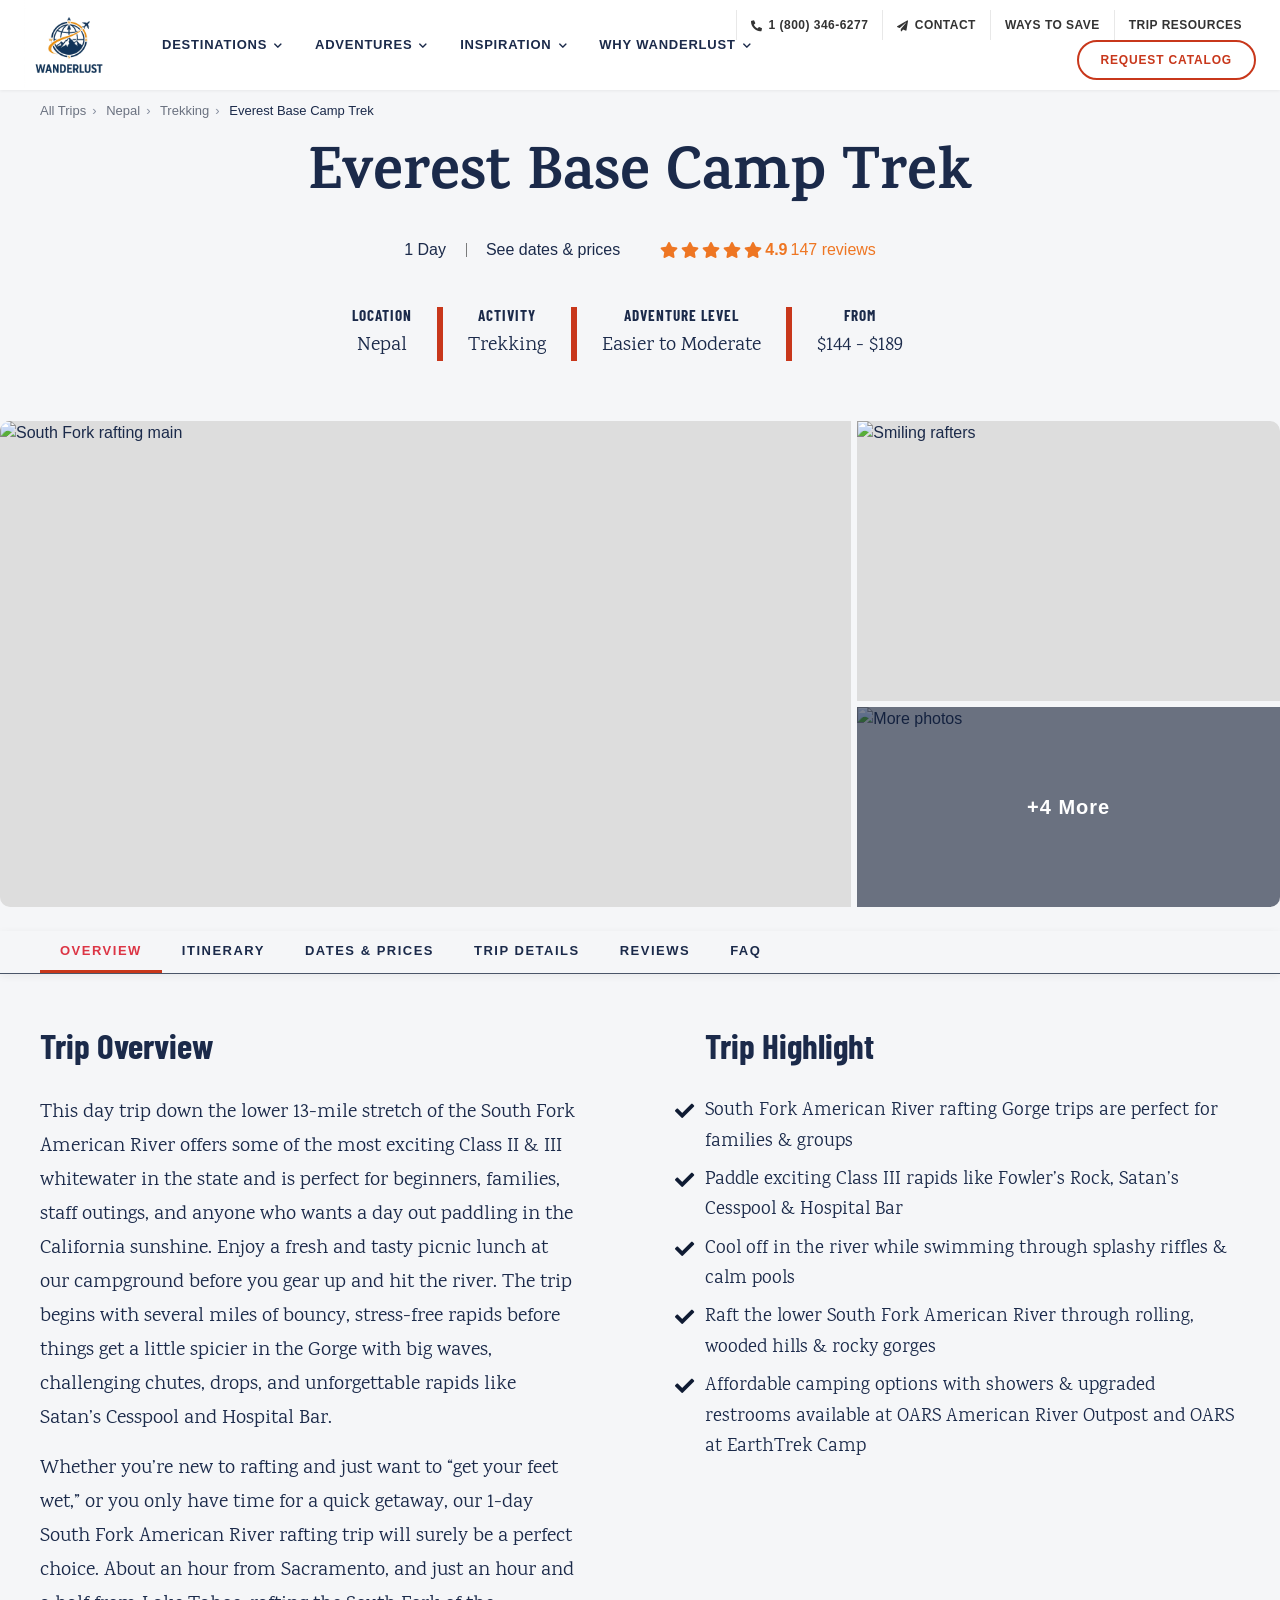
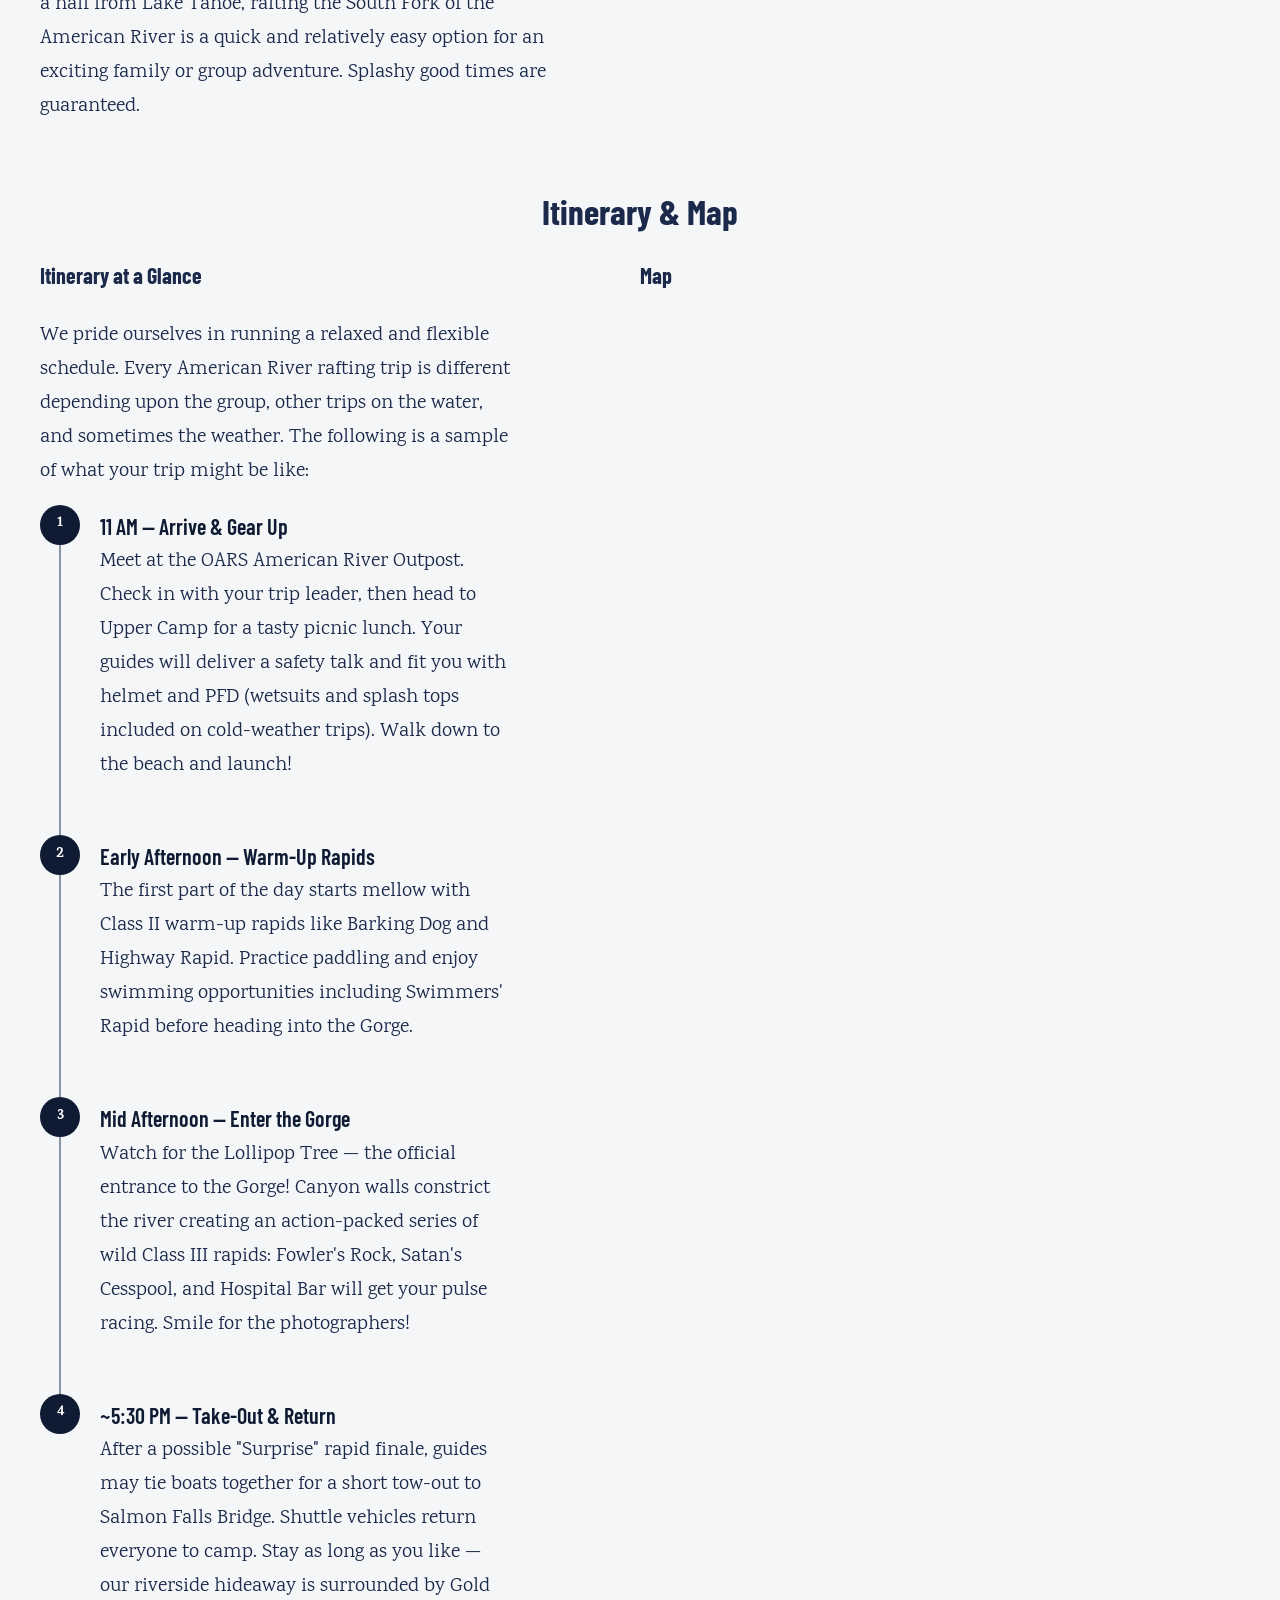
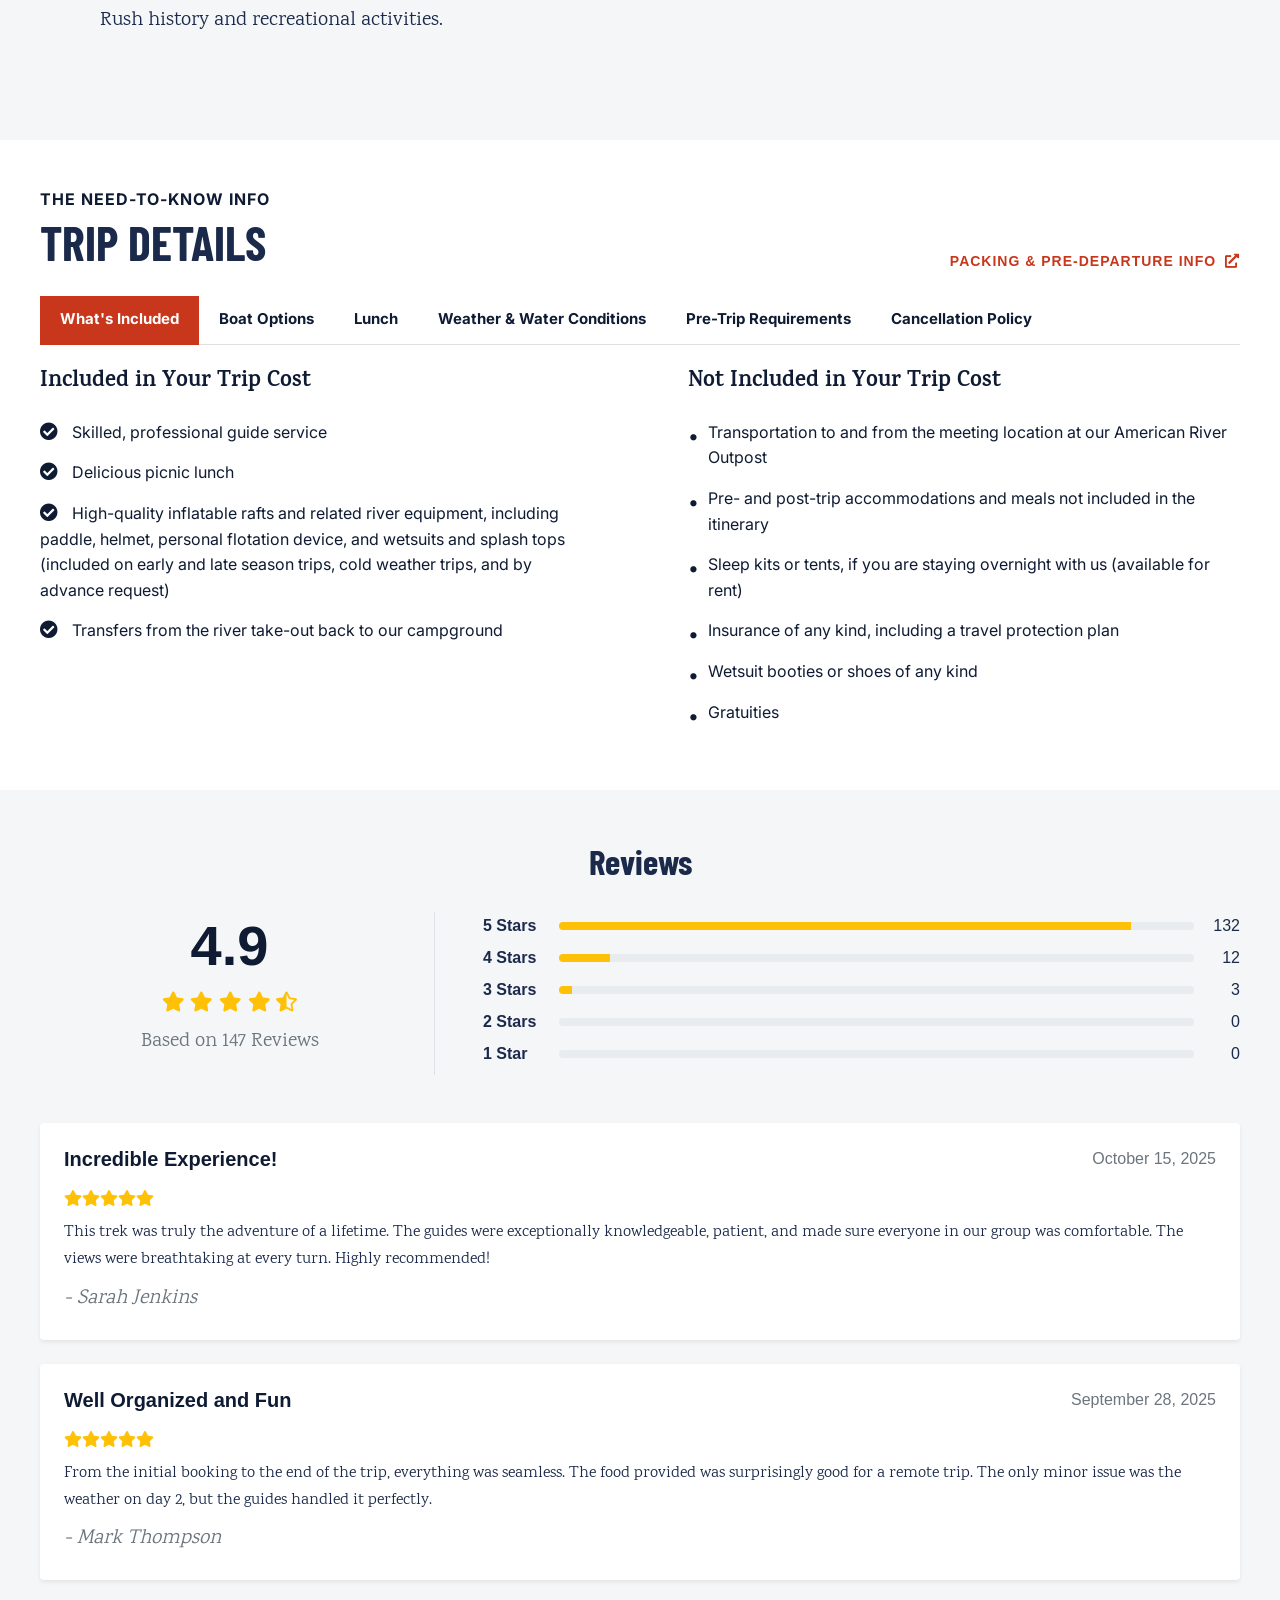
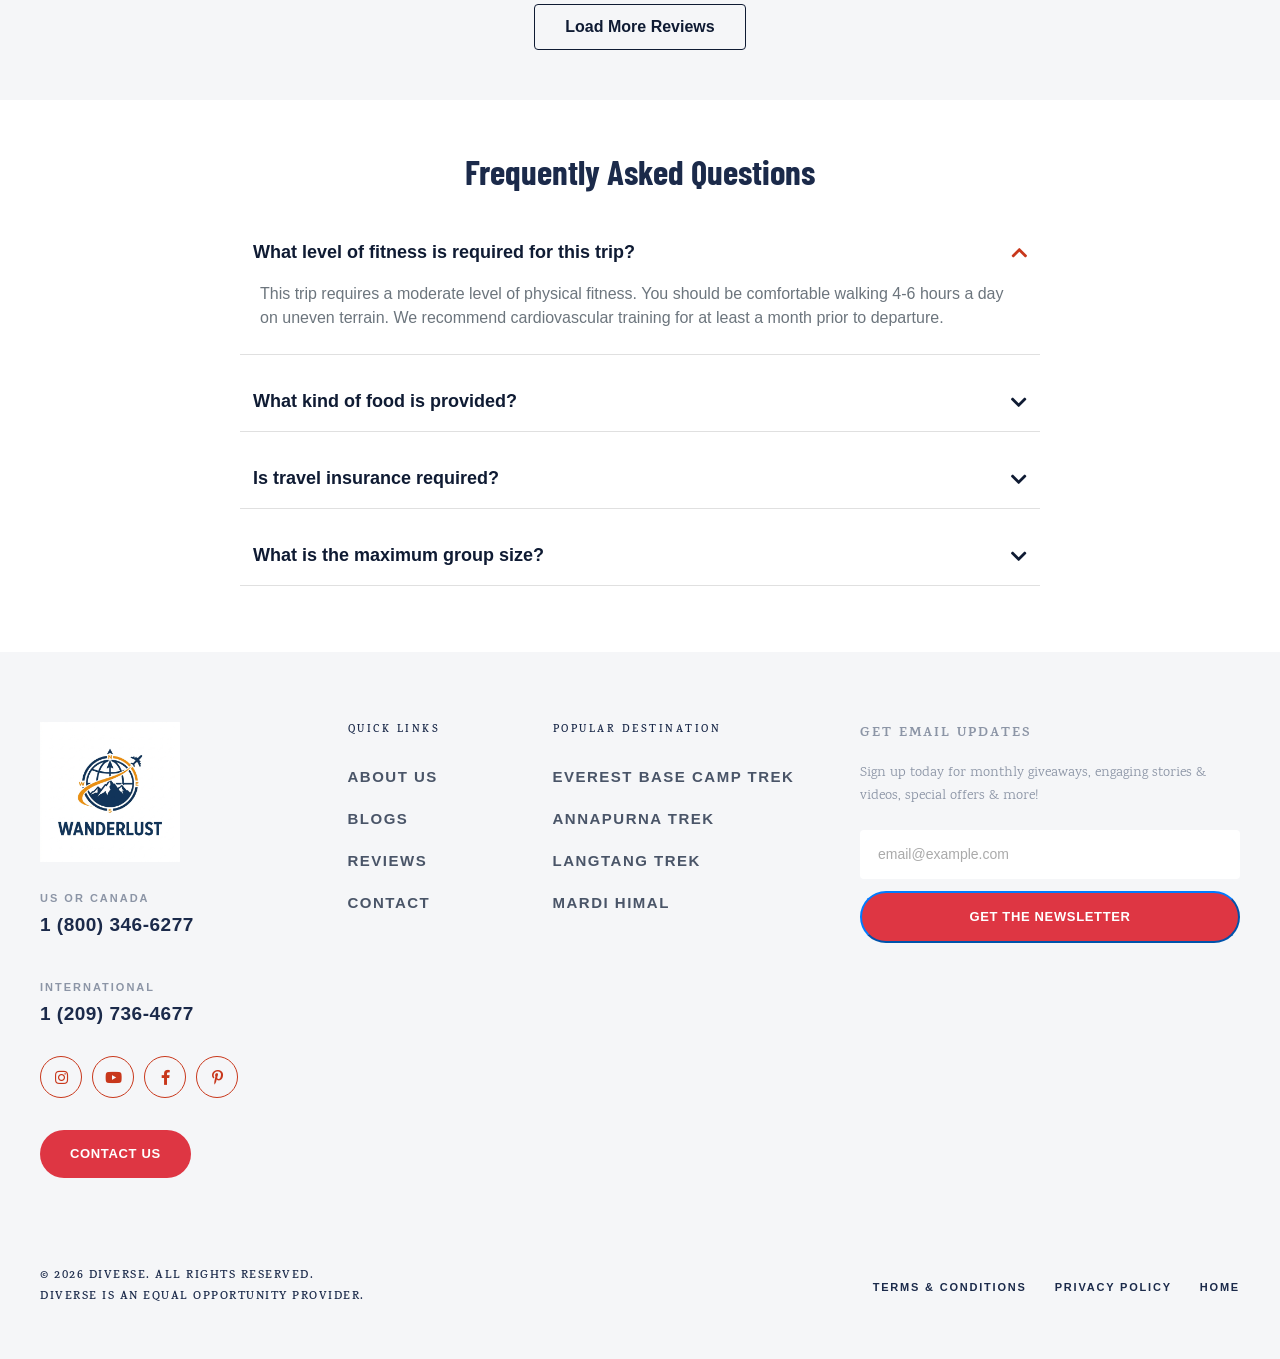
==== commit be769cd6: "package detail page contact page about pae done" ====
--- a/package-detail.html
+++ b/package-detail.html
@@ -326,6 +326,7 @@
         <li class="nav-item"><a class="nav-link" href="#prices">Dates & Prices</a></li>
         <li class="nav-item"><a class="nav-link" href="#details">Trip Details</a></li>
         <li class="nav-item"><a class="nav-link" href="#reviews">Reviews</a></li>
+        <li class="nav-item"><a class="nav-link" href="#faq">FAQ</a></li>
       </ul>
     </div>
   </div>
@@ -408,12 +409,248 @@
 </div>
 
 
-
-
-
-
-
-
+<!-- ── Trip Details ── -->
+<div id="details" class="trip-details detail-padding bg-white">
+  <div class="container-fluid featured-container">
+    <div class="d-flex justify-content-between align-items-end mb-4 flex-wrap">
+      <div>
+        <h3 class="need-to-know">The Need-to-Know Info</h3>
+        <h2 class="detail-title mb-0" style="font-size: 48px; text-transform: uppercase;">Trip Details</h2>
+      </div>
+      <a href="#" class="packing-link text-uppercase font-weight-bold mt-3 mt-md-0" style="color: var(--color-accent); font-size: 14px; letter-spacing: 1px;">Packing & Pre-Departure Info <i class="fas fa-external-link-alt ml-1"></i></a>
+    </div>
+
+    <ul class="nav nav-tabs custom-tabs mb-4 flex-column flex-md-row" id="tripDetailsTab" role="tablist">
+      <li class="nav-item">
+        <a class="nav-link active" id="included-tab" data-toggle="tab" href="#included" role="tab" aria-controls="included" aria-selected="true">What's Included</a>
+      </li>
+      <li class="nav-item">
+        <a class="nav-link" id="boat-tab" data-toggle="tab" href="#boat" role="tab" aria-controls="boat" aria-selected="false">Boat Options</a>
+      </li>
+      <li class="nav-item">
+        <a class="nav-link" id="lunch-tab" data-toggle="tab" href="#lunch" role="tab" aria-controls="lunch" aria-selected="false">Lunch</a>
+      </li>
+      <li class="nav-item">
+        <a class="nav-link" id="weather-tab" data-toggle="tab" href="#weather" role="tab" aria-controls="weather" aria-selected="false">Weather & Water Conditions</a>
+      </li>
+      <li class="nav-item">
+        <a class="nav-link" id="pretrip-tab" data-toggle="tab" href="#pretrip" role="tab" aria-controls="pretrip" aria-selected="false">Pre-Trip Requirements</a>
+      </li>
+      <li class="nav-item">
+        <a class="nav-link" id="cancellation-tab" data-toggle="tab" href="#cancellation" role="tab" aria-controls="cancellation" aria-selected="false">Cancellation Policy</a>
+      </li>
+    </ul>
+
+    <div class="tab-content" id="tripDetailsTabContent">
+      <div class="tab-pane fade show active" id="included" role="tabpanel" aria-labelledby="included-tab">
+        <div class="row">
+          <div class="col-md-6 pr-md-5 mb-4 mb-md-0">
+            <h4 class="mb-4" style="font-family: 'Karma', serif; font-weight: 700; color: var(--color-primary-dark); font-size: 22px;">Included in Your Trip Cost</h4>
+            <ul class="included-list">
+              <li><i class="fas fa-check-circle"></i> Skilled, professional guide service</li>
+              <li><i class="fas fa-check-circle"></i> Delicious picnic lunch</li>
+              <li><i class="fas fa-check-circle"></i> High-quality inflatable rafts and related river equipment, including paddle, helmet, personal flotation device, and wetsuits and splash tops (included on early and late season trips, cold weather trips, and by advance request)</li>
+              <li><i class="fas fa-check-circle"></i> Transfers from the river take-out back to our campground</li>
+            </ul>
+          </div>
+          <div class="col-md-6 pl-md-5">
+            <h4 class="mb-4" style="font-family: 'Karma', serif; font-weight: 700; color: var(--color-primary-dark); font-size: 22px;">Not Included in Your Trip Cost</h4>
+            <ul class="not-included-list">
+              <li>Transportation to and from the meeting location at our American River Outpost</li>
+              <li>Pre- and post-trip accommodations and meals not included in the itinerary</li>
+              <li>Sleep kits or tents, if you are staying overnight with us (available for rent)</li>
+              <li>Insurance of any kind, including a travel protection plan</li>
+              <li>Wetsuit booties or shoes of any kind</li>
+              <li>Gratuities</li>
+            </ul>
+          </div>
+        </div>
+      </div>
+      <div class="tab-pane fade" id="boat" role="tabpanel" aria-labelledby="boat-tab">
+        <p class="mt-3">Information about boat options will be displayed here.</p>
+      </div>
+      <div class="tab-pane fade" id="lunch" role="tabpanel" aria-labelledby="lunch-tab">
+        <p class="mt-3">Information about lunch will be displayed here.</p>
+      </div>
+      <div class="tab-pane fade" id="weather" role="tabpanel" aria-labelledby="weather-tab">
+        <p class="mt-3">Information about weather & water conditions will be displayed here.</p>
+      </div>
+      <div class="tab-pane fade" id="pretrip" role="tabpanel" aria-labelledby="pretrip-tab">
+        <p class="mt-3">Information about pre-trip requirements will be displayed here.</p>
+      </div>
+      <div class="tab-pane fade" id="cancellation" role="tabpanel" aria-labelledby="cancellation-tab">
+        <p class="mt-3">Information about cancellation policy will be displayed here.</p>
+      </div>
+    </div>
+  </div>
+</div>
+
+<!-- ── Reviews ── -->
+<div id="reviews" class="trip-reviews detail-padding" style="background-color: var(--color-light-gray);">
+  <div class="container-fluid featured-container">
+    <h2 class="detail-title text-center">Reviews</h2>
+    <div class="row align-items-center mb-5">
+      <div class="col-md-4 text-center border-right-md mb-4 mb-md-0">
+        <h3 class="display-4 font-weight-bold" style="color: var(--color-primary-dark);">4.9</h3>
+        <div class="text-warning mb-2" style="font-size: 20px;">
+          <i class="fas fa-star"></i>
+          <i class="fas fa-star"></i>
+          <i class="fas fa-star"></i>
+          <i class="fas fa-star"></i>
+          <i class="fas fa-star-half-alt"></i>
+        </div>
+        <p class="text-muted">Based on 147 Reviews</p>
+      </div>
+      <div class="col-md-8 pl-md-5">
+        <div class="review-bars">
+          <div class="d-flex align-items-center mb-2">
+            <span style="width: 60px; font-weight: 600;">5 Stars</span>
+            <div class="progress flex-grow-1 mx-3" style="height: 8px;">
+              <div class="progress-bar bg-warning" role="progressbar" style="width: 90%" aria-valuenow="90" aria-valuemin="0" aria-valuemax="100"></div>
+            </div>
+            <span style="width: 30px; text-align: right;">132</span>
+          </div>
+          <div class="d-flex align-items-center mb-2">
+            <span style="width: 60px; font-weight: 600;">4 Stars</span>
+            <div class="progress flex-grow-1 mx-3" style="height: 8px;">
+              <div class="progress-bar bg-warning" role="progressbar" style="width: 8%" aria-valuenow="8" aria-valuemin="0" aria-valuemax="100"></div>
+            </div>
+            <span style="width: 30px; text-align: right;">12</span>
+          </div>
+          <div class="d-flex align-items-center mb-2">
+            <span style="width: 60px; font-weight: 600;">3 Stars</span>
+            <div class="progress flex-grow-1 mx-3" style="height: 8px;">
+              <div class="progress-bar bg-warning" role="progressbar" style="width: 2%" aria-valuenow="2" aria-valuemin="0" aria-valuemax="100"></div>
+            </div>
+            <span style="width: 30px; text-align: right;">3</span>
+          </div>
+          <div class="d-flex align-items-center mb-2">
+            <span style="width: 60px; font-weight: 600;">2 Stars</span>
+            <div class="progress flex-grow-1 mx-3" style="height: 8px;">
+              <div class="progress-bar bg-warning" role="progressbar" style="width: 0%" aria-valuenow="0" aria-valuemin="0" aria-valuemax="100"></div>
+            </div>
+            <span style="width: 30px; text-align: right;">0</span>
+          </div>
+          <div class="d-flex align-items-center mb-2">
+            <span style="width: 60px; font-weight: 600;">1 Star</span>
+            <div class="progress flex-grow-1 mx-3" style="height: 8px;">
+              <div class="progress-bar bg-warning" role="progressbar" style="width: 0%" aria-valuenow="0" aria-valuemin="0" aria-valuemax="100"></div>
+            </div>
+            <span style="width: 30px; text-align: right;">0</span>
+          </div>
+        </div>
+      </div>
+    </div>
+
+    <!-- Review Items -->
+    <div class="review-list">
+      <div class="review-item mb-4 p-4 bg-white shadow-sm rounded">
+        <div class="d-flex justify-content-between mb-2">
+          <h5 class="font-weight-bold" style="color: var(--color-primary-dark);">Incredible Experience!</h5>
+          <span class="text-muted">October 15, 2025</span>
+        </div>
+        <div class="text-warning mb-2">
+          <i class="fas fa-star"></i><i class="fas fa-star"></i><i class="fas fa-star"></i><i class="fas fa-star"></i><i class="fas fa-star"></i>
+        </div>
+        <p class="mb-2" style="font-size: 16px;">This trek was truly the adventure of a lifetime. The guides were exceptionally knowledgeable, patient, and made sure everyone in our group was comfortable. The views were breathtaking at every turn. Highly recommended!</p>
+        <p class="text-muted font-italic mb-0">- Sarah Jenkins</p>
+      </div>
+
+      <div class="review-item mb-4 p-4 bg-white shadow-sm rounded">
+        <div class="d-flex justify-content-between mb-2">
+          <h5 class="font-weight-bold" style="color: var(--color-primary-dark);">Well Organized and Fun</h5>
+          <span class="text-muted">September 28, 2025</span>
+        </div>
+        <div class="text-warning mb-2">
+          <i class="fas fa-star"></i><i class="fas fa-star"></i><i class="fas fa-star"></i><i class="fas fa-star"></i><i class="fas fa-star"></i>
+        </div>
+        <p class="mb-2" style="font-size: 16px;">From the initial booking to the end of the trip, everything was seamless. The food provided was surprisingly good for a remote trip. The only minor issue was the weather on day 2, but the guides handled it perfectly.</p>
+        <p class="text-muted font-italic mb-0">- Mark Thompson</p>
+      </div>
+      
+      <div class="text-center mt-4">
+        <button class="btn btn-outline-primary" style="border-color: var(--color-primary-dark); color: var(--color-primary-dark); font-weight: 600; padding: 10px 30px;">Load More Reviews</button>
+      </div>
+    </div>
+  </div>
+</div>
+
+<!-- ── FAQ ── -->
+<div id="faq" class="trip-faq detail-padding bg-white">
+  <div class="container-fluid featured-container">
+    <h2 class="detail-title text-center">Frequently Asked Questions</h2>
+    
+    <div class="accordion custom-accordion mx-auto" id="faqAccordion" style="max-width: 800px;">
+      <!-- FAQ Item 1 -->
+      <div class="card border-0 mb-3" style="border-bottom: 1px solid #e0e0e0 !important; border-radius: 0;">
+        <div class="card-header bg-white border-0 p-0" id="headingOne">
+          <h2 class="mb-0">
+            <button class="btn btn-link btn-block text-left font-weight-bold d-flex justify-content-between align-items-center py-3" type="button" data-toggle="collapse" data-target="#collapseOne" aria-expanded="true" aria-controls="collapseOne" style="color: var(--color-primary-dark); text-decoration: none; font-size: 18px;">
+              What level of fitness is required for this trip?
+              <i class="fas fa-chevron-down faq-icon" style="transition: 0.3s;"></i>
+            </button>
+          </h2>
+        </div>
+        <div id="collapseOne" class="collapse show" aria-labelledby="headingOne" data-parent="#faqAccordion">
+          <div class="card-body pt-0 pb-4 text-muted" style="font-size: 16px;">
+            This trip requires a moderate level of physical fitness. You should be comfortable walking 4-6 hours a day on uneven terrain. We recommend cardiovascular training for at least a month prior to departure.
+          </div>
+        </div>
+      </div>
+      
+      <!-- FAQ Item 2 -->
+      <div class="card border-0 mb-3" style="border-bottom: 1px solid #e0e0e0 !important; border-radius: 0;">
+        <div class="card-header bg-white border-0 p-0" id="headingTwo">
+          <h2 class="mb-0">
+            <button class="btn btn-link btn-block text-left font-weight-bold d-flex justify-content-between align-items-center py-3 collapsed" type="button" data-toggle="collapse" data-target="#collapseTwo" aria-expanded="false" aria-controls="collapseTwo" style="color: var(--color-primary-dark); text-decoration: none; font-size: 18px;">
+              What kind of food is provided?
+              <i class="fas fa-chevron-down faq-icon" style="transition: 0.3s;"></i>
+            </button>
+          </h2>
+        </div>
+        <div id="collapseTwo" class="collapse" aria-labelledby="headingTwo" data-parent="#faqAccordion">
+          <div class="card-body pt-0 pb-4 text-muted" style="font-size: 16px;">
+            We provide a mix of local and continental dishes. Breakfast usually includes eggs, toast, and porridge. Lunch and dinner feature rice, pasta, vegetables, and meat dishes. We can accommodate most dietary restrictions with advance notice.
+          </div>
+        </div>
+      </div>
+      
+      <!-- FAQ Item 3 -->
+      <div class="card border-0 mb-3" style="border-bottom: 1px solid #e0e0e0 !important; border-radius: 0;">
+        <div class="card-header bg-white border-0 p-0" id="headingThree">
+          <h2 class="mb-0">
+            <button class="btn btn-link btn-block text-left font-weight-bold d-flex justify-content-between align-items-center py-3 collapsed" type="button" data-toggle="collapse" data-target="#collapseThree" aria-expanded="false" aria-controls="collapseThree" style="color: var(--color-primary-dark); text-decoration: none; font-size: 18px;">
+              Is travel insurance required?
+              <i class="fas fa-chevron-down faq-icon" style="transition: 0.3s;"></i>
+            </button>
+          </h2>
+        </div>
+        <div id="collapseThree" class="collapse" aria-labelledby="headingThree" data-parent="#faqAccordion">
+          <div class="card-body pt-0 pb-4 text-muted" style="font-size: 16px;">
+            Yes, comprehensive travel insurance covering emergency evacuation and medical expenses is mandatory for all our trips. You will be asked to provide proof of insurance before departure.
+          </div>
+        </div>
+      </div>
+      
+      <!-- FAQ Item 4 -->
+      <div class="card border-0 mb-3" style="border-bottom: 1px solid #e0e0e0 !important; border-radius: 0;">
+        <div class="card-header bg-white border-0 p-0" id="headingFour">
+          <h2 class="mb-0">
+            <button class="btn btn-link btn-block text-left font-weight-bold d-flex justify-content-between align-items-center py-3 collapsed" type="button" data-toggle="collapse" data-target="#collapseFour" aria-expanded="false" aria-controls="collapseFour" style="color: var(--color-primary-dark); text-decoration: none; font-size: 18px;">
+              What is the maximum group size?
+              <i class="fas fa-chevron-down faq-icon" style="transition: 0.3s;"></i>
+            </button>
+          </h2>
+        </div>
+        <div id="collapseFour" class="collapse" aria-labelledby="headingFour" data-parent="#faqAccordion">
+          <div class="card-body pt-0 pb-4 text-muted" style="font-size: 16px;">
+            To ensure a personalized and safe experience, we limit our group sizes to a maximum of 12 people. Our average group size is typically around 8 participants.
+          </div>
+        </div>
+      </div>
+    </div>
+  </div>
+</div>
 
 <footer class="site-footer">
   <div class="container-fluid featured-container">
--- a/css/style.css
+++ b/css/style.css
@@ -104,10 +104,10 @@
   height: auto;
 }
 
-p{
-    font-size: 20px;
-    font-family: "karma", serif;
-    line-height: 1.7;
+p {
+  font-size: 20px;
+  font-family: "karma", serif;
+  line-height: 1.7;
 }
 
 /* ============================================
@@ -193,7 +193,7 @@
   color: var(--header-link-hover);
 }
 
-.primary-nav__item:hover > .primary-nav__link i.fa-chevron-down {
+.primary-nav__item:hover>.primary-nav__link i.fa-chevron-down {
   transform: rotate(180deg);
 }
 
@@ -218,7 +218,7 @@
   z-index: 100;
 }
 
-.primary-nav__item:hover > .primary-nav__dropdown {
+.primary-nav__item:hover>.primary-nav__dropdown {
   opacity: 1;
   visibility: visible;
   transform: translateY(0);
@@ -464,7 +464,7 @@
     background-color: var(--color-light-gray);
   }
 
-  .primary-nav__item.dropdown-open > .primary-nav__dropdown {
+  .primary-nav__item.dropdown-open>.primary-nav__dropdown {
     display: block;
   }
 
@@ -587,12 +587,10 @@
 .hero-slide-overlay {
   position: absolute;
   inset: 0;
-  background: linear-gradient(
-    to top,
-    rgba(0, 0, 0, 0.6) 0%,
-    rgba(0, 0, 0, 0.2) 40%,
-    rgba(0, 0, 0, 0.1) 100%
-  );
+  background: linear-gradient(to top,
+      rgba(0, 0, 0, 0.6) 0%,
+      rgba(0, 0, 0, 0.2) 40%,
+      rgba(0, 0, 0, 0.1) 100%);
   z-index: 1;
 }
 
@@ -791,13 +789,11 @@
   position: absolute;
   inset: 0;
   /* This gradient transitions from solid white at top to transparent at bottom */
-  background: linear-gradient(
-    to bottom,
-    #ffffff 0%,
-    #ffffff 40%,
-    rgba(255, 255, 255, 0.85) 60%,
-    rgba(255, 255, 255, 0) 100%
-  );
+  background: linear-gradient(to bottom,
+      #ffffff 0%,
+      #ffffff 40%,
+      rgba(255, 255, 255, 0.85) 60%,
+      rgba(255, 255, 255, 0) 100%);
   z-index: 1;
 }
 
@@ -831,7 +827,7 @@
 }
 
 .testimonial-quote {
-    font-family: Karma, serif;
+  font-family: Karma, serif;
   font-size: clamp(1.4rem, 2.5vw, 1.85rem);
   line-height: 1.5;
   color: var(--color-primary-dark);
@@ -908,11 +904,9 @@
 .featured-overlay {
   position: absolute;
   inset: 0;
-  background: linear-gradient(
-    to bottom,
-    rgb(15 27 51 / 0%) 0%,
-    rgb(51 15 15 / 0%) 100%
-  );
+  background: linear-gradient(to bottom,
+      rgb(15 27 51 / 0%) 0%,
+      rgb(51 15 15 / 0%) 100%);
   z-index: 1;
 }
 
@@ -1288,6 +1282,7 @@
   padding: 2rem 1.125rem 1.5rem 3.4375rem;
   position: relative;
 }
+
 .block-cta-details__detail::before {
   content: "";
   display: block;
@@ -1333,12 +1328,12 @@
 .left-bg {
   position: absolute;
   inset: 0;
-  background: url("https://images.unsplash.com/photo-1530866495561-507c9faab2ed?w=900&q=80")
-    center/cover no-repeat;
+  background: url("https://images.unsplash.com/photo-1530866495561-507c9faab2ed?w=900&q=80") center/cover no-repeat;
   filter: brightness(0.55);
   transform: scale(1.04);
   transition: transform 8s ease;
 }
+
 .destinations-section:hover .left-bg {
   transform: scale(1);
 }
@@ -1346,11 +1341,9 @@
 .left-overlay {
   position: absolute;
   inset: 0;
-  background: linear-gradient(
-    to right,
-    rgba(0, 0, 0, 0.55) 60%,
-    rgba(0, 0, 0, 0.75) 100%
-  );
+  background: linear-gradient(to right,
+      rgba(0, 0, 0, 0.55) 60%,
+      rgba(0, 0, 0, 0.75) 100%);
 }
 
 .left-content {
@@ -1410,6 +1403,7 @@
   display: block;
   transition: transform 0.5s ease;
 }
+
 .dest-card:hover img {
   transform: scale(1.06);
 }
@@ -1419,11 +1413,9 @@
   content: "";
   position: absolute;
   inset: 0;
-  background: linear-gradient(
-    to top,
-    rgba(0, 0, 0, 0.72) 0%,
-    rgba(0, 0, 0, 0) 55%
-  );
+  background: linear-gradient(to top,
+      rgba(0, 0, 0, 0.72) 0%,
+      rgba(0, 0, 0, 0) 55%);
   pointer-events: none;
 }
 
@@ -1461,8 +1453,9 @@
   stroke-linecap: round;
   stroke-linejoin: round;
 }
+
 .dest-slider .slick-slide {
-    padding: 0 10px;
+  padding: 0 10px;
 }
 
 /* ─── CUSTOM ARROWS ─── */
@@ -1487,6 +1480,7 @@
     background 0.2s,
     border-color 0.2s;
 }
+
 .arrow-btn:hover {
   background: var(--red);
   border-color: var(--red);
@@ -1570,539 +1564,835 @@
 
 /* blog */
 
-.blog{
-    padding-top: 60px;
-    padding-bottom: 60px;
+.blog {
+  padding-top: 60px;
+  padding-bottom: 60px;
 }
 
 .blog-card__inner {
-    padding-bottom: 1.5rem;
-    position: relative;
-    height: 100%;
-    display: flex;
-    flex-direction: column;
+  padding-bottom: 1.5rem;
+  position: relative;
+  height: 100%;
+  display: flex;
+  flex-direction: column;
 }
 
 .blog-card__image {
-    position: relative;
-    padding-bottom: 56.25%;
-}
+  position: relative;
+  padding-bottom: 56.25%;
+}
+
 .blog-card__image a {
-    position: absolute;
-    top: 0;
-    bottom: 0;
-    left: 0;
-    right: 0;
-}
+  position: absolute;
+  top: 0;
+  bottom: 0;
+  left: 0;
+  right: 0;
+}
+
 .blog-card__image img {
-    width: 100%;
-    height: 100%;
-    object-fit: cover;
-}
+  width: 100%;
+  height: 100%;
+  object-fit: cover;
+}
+
 .blog-card__categories {
-    display: flex;
-}
+  display: flex;
+}
+
 .blog-card__title {
-    margin-top: 1rem;
-    font-weight: 700;
-    font-size: 1.5rem;
-    line-height: 1.75rem;
-    font-family: Karma, serif;
+  margin-top: 1rem;
+  font-weight: 700;
+  font-size: 1.5rem;
+  line-height: 1.75rem;
+  font-family: Karma, serif;
 }
 
 .blog-card__title a {
-    color: inherit;
+  color: inherit;
 }
 
 .blog-card__meta {
-    font-weight: 400;
-    font-size: .75rem;
-    line-height: 1rem;
-    font-family: Karma, serif;
-    flex: 1 0 auto;
-    align-items: flex-end;
-    display: flex;
+  font-weight: 400;
+  font-size: .75rem;
+  line-height: 1rem;
+  font-family: Karma, serif;
+  flex: 1 0 auto;
+  align-items: flex-end;
+  display: flex;
 }
 
 
 
 .site-footer {
-      padding: 70px 0 50px;
-    }
- 
-    /* ── Logo ── */
-    .footer-logo {
-      display: block;
-      margin-bottom: 28px;
-    }
- 
-    .footer-logo img {
-      width: 140px;
-      height: auto;
-    }
- 
-    /* ── Phone numbers ── */
-    .phone-group {
-      display: flex;
-      gap: 40px;
-      margin-bottom: 28px;
-      flex-wrap: wrap;
-    }
- 
-    .phone-block .phone-label {
-      font-size: 11px;
-      font-weight: 600;
-      letter-spacing: 2px;
-      text-transform: uppercase;
-      color: var(--color-gray);
-      margin-bottom: 4px;
-    }
- 
-    .phone-block .phone-number {
-      font-size: 19px;
-      font-weight: 700;
-      color: var(--color-primary);
-      text-decoration: none;
-      letter-spacing: 0.5px;
-      transition: color 0.2s;
-    }
-    .phone-block .phone-number:hover { color: var(--color-accent); text-decoration: none; }
- 
-    /* ── Social Icons ── */
-    .social-icons {
-      display: flex;
-      gap: 10px;
-      margin-bottom: 32px;
-    }
- 
-    .social-icon {
-      width: 42px;
-      height: 42px;
-      border-radius: 50%;
-      border: 1.5px solid var(--color-accent);
-      display: flex;
-      align-items: center;
-      justify-content: center;
-      color: var(--color-accent);
-      font-size: 15px;
-      text-decoration: none;
-      transition: border-color 0.2s, background 0.2s, color 0.2s;
-    }
-    .social-icon:hover {
-      border-color: var(--color-accent);
-      background: var(--color-accent);
-      color: #fff;
-      text-decoration: none;
-    }
-
- 
-    /* ── Nav Column Headings ── */
-    .footer-nav-heading {
-      font-size: 11px;
-      font-weight: 600;
-      letter-spacing: 2.5px;
-      text-transform: uppercase;
-      color: var(--text-muted);
-      margin-bottom: 24px;
-    }
- 
-    /* ── Nav Links ── */
-    .footer-nav-list {
-      list-style: none;
-      padding: 0;
-      margin: 0;
-    }
- 
-    .footer-nav-list li {
-      margin-bottom: 18px;
-    }
- 
-    .footer-nav-list a {
-      font-size: 15px;
-      font-weight: 700;
-      letter-spacing: 1.5px;
-      text-transform: uppercase;
-      color: var(--color-dark-gray);
-      text-decoration: none;
-      transition: color 0.2s;
-      display: inline-flex;
-      align-items: center;
-      gap: 8px;
-    }
- 
-    .footer-nav-list a:hover { color: var(--color-accent); text-decoration: none; }
- 
-    .footer-nav-list a .ext-icon {
-      font-size: 11px;
-      opacity: 0.7;
-    }
- 
-    /* ── Newsletter ── */
-    .newsletter-heading {
-      font-size: 14px;
-      font-weight: 700;
-      letter-spacing: 2px;
-      text-transform: uppercase;
-      color: var(--color-gray);
-      margin-bottom: 16px;
-    }
- 
-    .newsletter-desc {
-      font-size: 14px;
-      color: var(--color-gray);
-      line-height: 1.65;
-      margin-bottom: 22px;
-    }
- 
-    .newsletter-form {
-      display: flex;
-      flex-direction: column;
-      gap: 12px;
-    }
- 
-    .newsletter-input {
-      width: 100%;
-      padding: 14px 18px;
-      background: #fff;
-      border: none;
-      border-radius: 4px;
-      font-size: 14px;
-      color: #333;
-      outline: none;
-    }
-    .newsletter-input::placeholder { color: #aaa; }
-    .newsletter-input:focus { box-shadow: 0 0 0 3px rgba(192,57,43,0.3); }
- 
-    
- 
-    /* ═══════════════════════════
+  padding: 70px 0 50px;
+}
+
+/* ── Logo ── */
+.footer-logo {
+  display: block;
+  margin-bottom: 28px;
+}
+
+.footer-logo img {
+  width: 140px;
+  height: auto;
+}
+
+/* ── Phone numbers ── */
+.phone-group {
+  display: flex;
+  gap: 40px;
+  margin-bottom: 28px;
+  flex-wrap: wrap;
+}
+
+.phone-block .phone-label {
+  font-size: 11px;
+  font-weight: 600;
+  letter-spacing: 2px;
+  text-transform: uppercase;
+  color: var(--color-gray);
+  margin-bottom: 4px;
+}
+
+.phone-block .phone-number {
+  font-size: 19px;
+  font-weight: 700;
+  color: var(--color-primary);
+  text-decoration: none;
+  letter-spacing: 0.5px;
+  transition: color 0.2s;
+}
+
+.phone-block .phone-number:hover {
+  color: var(--color-accent);
+  text-decoration: none;
+}
+
+/* ── Social Icons ── */
+.social-icons {
+  display: flex;
+  gap: 10px;
+  margin-bottom: 32px;
+}
+
+.social-icon {
+  width: 42px;
+  height: 42px;
+  border-radius: 50%;
+  border: 1.5px solid var(--color-accent);
+  display: flex;
+  align-items: center;
+  justify-content: center;
+  color: var(--color-accent);
+  font-size: 15px;
+  text-decoration: none;
+  transition: border-color 0.2s, background 0.2s, color 0.2s;
+}
+
+.social-icon:hover {
+  border-color: var(--color-accent);
+  background: var(--color-accent);
+  color: #fff;
+  text-decoration: none;
+}
+
+
+/* ── Nav Column Headings ── */
+.footer-nav-heading {
+  font-size: 11px;
+  font-weight: 600;
+  letter-spacing: 2.5px;
+  text-transform: uppercase;
+  color: var(--text-muted);
+  margin-bottom: 24px;
+}
+
+/* ── Nav Links ── */
+.footer-nav-list {
+  list-style: none;
+  padding: 0;
+  margin: 0;
+}
+
+.footer-nav-list li {
+  margin-bottom: 18px;
+}
+
+.footer-nav-list a {
+  font-size: 15px;
+  font-weight: 700;
+  letter-spacing: 1.5px;
+  text-transform: uppercase;
+  color: var(--color-dark-gray);
+  text-decoration: none;
+  transition: color 0.2s;
+  display: inline-flex;
+  align-items: center;
+  gap: 8px;
+}
+
+.footer-nav-list a:hover {
+  color: var(--color-accent);
+  text-decoration: none;
+}
+
+.footer-nav-list a .ext-icon {
+  font-size: 11px;
+  opacity: 0.7;
+}
+
+/* ── Newsletter ── */
+.newsletter-heading {
+  font-size: 14px;
+  font-weight: 700;
+  letter-spacing: 2px;
+  text-transform: uppercase;
+  color: var(--color-gray);
+  margin-bottom: 16px;
+}
+
+.newsletter-desc {
+  font-size: 14px;
+  color: var(--color-gray);
+  line-height: 1.65;
+  margin-bottom: 22px;
+}
+
+.newsletter-form {
+  display: flex;
+  flex-direction: column;
+  gap: 12px;
+}
+
+.newsletter-input {
+  width: 100%;
+  padding: 14px 18px;
+  background: #fff;
+  border: none;
+  border-radius: 4px;
+  font-size: 14px;
+  color: #333;
+  outline: none;
+}
+
+.newsletter-input::placeholder {
+  color: #aaa;
+}
+
+.newsletter-input:focus {
+  box-shadow: 0 0 0 3px rgba(192, 57, 43, 0.3);
+}
+
+
+
+/* ═══════════════════════════
        BOTTOM BAR
     ═══════════════════════════ */
-    .footer-bottom {
-      border-top: 1px solid var(--border);
-      padding: 28px 0 0;
-      margin-top: 60px;
-    }
- 
-    .footer-bottom-left p {
-      font-size: 12px;
-      font-weight: 600;
-      letter-spacing: 1.5px;
-      text-transform: uppercase;
-      line-height: 1.8;
-      margin: 0;
-        font-family: Karma, serif;
-
-    }
- 
-    .footer-bottom-right {
-      display: flex;
-      align-items: center;
-      justify-content: flex-end;
-      gap: 28px;
-      flex-wrap: wrap;
-    }
- 
-    .footer-bottom-right a {
-      font-size: 11px;
-      font-weight: 700;
-      letter-spacing: 1.8px;
-      text-transform: uppercase;
-      color: var(--text-muted);
-      text-decoration: none;
-      transition: color 0.2s;
-    }
-    .footer-bottom-right a:hover { color: var(--color-dark-gray); text-decoration: none; }
- 
-    /* ═══════════════════════════
+.footer-bottom {
+  border-top: 1px solid var(--border);
+  padding: 28px 0 0;
+  margin-top: 60px;
+}
+
+.footer-bottom-left p {
+  font-size: 12px;
+  font-weight: 600;
+  letter-spacing: 1.5px;
+  text-transform: uppercase;
+  line-height: 1.8;
+  margin: 0;
+  font-family: Karma, serif;
+
+}
+
+.footer-bottom-right {
+  display: flex;
+  align-items: center;
+  justify-content: flex-end;
+  gap: 28px;
+  flex-wrap: wrap;
+}
+
+.footer-bottom-right a {
+  font-size: 11px;
+  font-weight: 700;
+  letter-spacing: 1.8px;
+  text-transform: uppercase;
+  color: var(--text-muted);
+  text-decoration: none;
+  transition: color 0.2s;
+}
+
+.footer-bottom-right a:hover {
+  color: var(--color-dark-gray);
+  text-decoration: none;
+}
+
+/* ═══════════════════════════
        RESPONSIVE
     ═══════════════════════════ */
-    @media (max-width: 768px) {
-      .site-footer { padding: 50px 0 30px; }
-      .phone-group { gap: 24px; }
-      .footer-bottom-right {
-        justify-content: flex-start;
-        gap: 16px;
-        margin-top: 16px;
-      }
-    }
-
-
-
-
-    .breadcrumb-bar {
-      background: var(--sand);
-      border-bottom: 1px solid £e5e0d8;
-      padding: 11px 0;
-      font-size: 13px;
-      color: £6b7280;
-    }
-    .breadcrumb-bar a { color: #6b7280; text-decoration: none; }
-    .breadcrumb-bar a:hover { color: var(--color-accent); }
-    .breadcrumb-bar span { margin: 0 6px; opacity: .5; }
-
-    .trip-header{
-        text-align: center;
-    }
-
-    .trip-title{
-        font-size: 60px;
-        font-weight: 700;
-        font-family: "Karma", serif;
-        margin: 10px 0 24px;
-    }
-    .adventure-single__details-top {
-    display: flex;
-    justify-content: center;
-    align-items: center;
-    flex-wrap: wrap;
-    row-gap: 10px;
-    column-gap: 40px;
-    margin-top: 1rem;
-}
-.adventure-single__jump-link{
-    position: relative;
+@media (max-width: 768px) {
+  .site-footer {
+    padding: 50px 0 30px;
+  }
+
+  .phone-group {
+    gap: 24px;
+  }
+
+  .footer-bottom-right {
+    justify-content: flex-start;
+    gap: 16px;
+    margin-top: 16px;
+  }
+}
+
+
+
+
+.breadcrumb-bar {
+  background: var(--sand);
+  border-bottom: 1px solid £e5e0d8;
+  padding: 11px 0;
+  font-size: 13px;
+  color: £6b7280;
+}
+
+.breadcrumb-bar a {
+  color: #6b7280;
+  text-decoration: none;
+}
+
+.breadcrumb-bar a:hover {
+  color: var(--color-accent);
+}
+
+.breadcrumb-bar span {
+  margin: 0 6px;
+  opacity: .5;
+}
+
+.trip-header {
+  text-align: center;
+}
+
+.trip-title {
+  font-size: 60px;
+  font-weight: 700;
+  font-family: "Karma", serif;
+  margin: 10px 0 24px;
+}
+
+.adventure-single__details-top {
+  display: flex;
+  justify-content: center;
+  align-items: center;
+  flex-wrap: wrap;
+  row-gap: 10px;
+  column-gap: 40px;
+  margin-top: 1rem;
+}
+
+.adventure-single__jump-link {
+  position: relative;
 }
 
 *+.adventure-single__jump-link::before {
-    content: "";
-    display: block;
-    height: .875rem;
-    border-left: 1px solid #000;
-    opacity: .5;
-    position: absolute;
-    left: -1.25rem;
-    top: 50%;
-    transform: translateY(-50%);
-}
+  content: "";
+  display: block;
+  height: .875rem;
+  border-left: 1px solid #000;
+  opacity: .5;
+  position: absolute;
+  left: -1.25rem;
+  top: 50%;
+  transform: translateY(-50%);
+}
+
 .adventure-single__reviews {
-    flex-basis: auto;
-    margin-top: 0;
-    position: relative;
-}
+  flex-basis: auto;
+  margin-top: 0;
+  position: relative;
+}
+
 .adventure-single__stars {
-    display: inline-flex;
-    vertical-align: middle;
-    justify-content: center;
-    align-items: center;
-    gap: .1875rem;
-    color: #ee7623;
+  display: inline-flex;
+  vertical-align: middle;
+  justify-content: center;
+  align-items: center;
+  gap: .1875rem;
+  color: #ee7623;
 }
 
 .adventure-single__details-bottom {
-    display: flex;
-    flex-wrap: nowrap;
-    justify-content: center;
-    margin-top: clamp(2.375rem, 1.7768691589rem + 1.246105919vw, 2.875rem);
+  display: flex;
+  flex-wrap: nowrap;
+  justify-content: center;
+  margin-top: clamp(2.375rem, 1.7768691589rem + 1.246105919vw, 2.875rem);
 }
 
 .adventure-single__details-label {
-    font-family: "Barlow Condensed", sans-serif;
-    font-weight: 700;
-    font-size: clamp(.75rem, .4509345794rem + .6230529595vw, 1rem);
-    line-height: 1rem;
-    letter-spacing: .0625rem;
-    display: block;
-    margin-bottom: .5rem;
-    text-transform: uppercase;
-}
-
-.adventure-single__details-value{
-    font-size: 20px;
-    font-family: "karma", serif;
+  font-family: "Barlow Condensed", sans-serif;
+  font-weight: 700;
+  font-size: clamp(.75rem, .4509345794rem + .6230529595vw, 1rem);
+  line-height: 1rem;
+  letter-spacing: .0625rem;
+  display: block;
+  margin-bottom: .5rem;
+  text-transform: uppercase;
+}
+
+.adventure-single__details-value {
+  font-size: 20px;
+  font-family: "karma", serif;
 }
 
 .adventure-single__details-bottom>span {
-    padding-right: 1.5625rem;
-    padding-left: 1.5625rem;
-}
+  padding-right: 1.5625rem;
+  padding-left: 1.5625rem;
+}
+
 @media (min-width: 62rem) {
-    .adventure-single__details-bottom>span:first-child {
-        padding-left: 0;
-    }
-        .adventure-single__details-bottom>span:nth-child(n+2) {
-        border-left: 6px solid var(--color-accent);
-    }
+  .adventure-single__details-bottom>span:first-child {
+    padding-left: 0;
+  }
+
+  .adventure-single__details-bottom>span:nth-child(n+2) {
+    border-left: 6px solid var(--color-accent);
+  }
 }
 
 .gallery-grid {
-      display: grid;
-      grid-template-columns: 1fr 1fr 1fr;
-      grid-template-rows: 280px 200px;
-      gap: 6px;
-      border-radius: 10px;
-      overflow: hidden;
-      margin-bottom: 0;
-      margin-top: 60px;
-    }
- 
-    .gallery-grid .g-main {
-      grid-column: 1 / 3;
-      grid-row: 1 / 3;
-    }
- 
-    .gallery-grid .g-cell {
-      position: relative;
-      overflow: hidden;
-      cursor: pointer;
-      background: #ddd;
-    }
- 
-    .gallery-grid .g-cell img {
-      width: 100%;
-      height: 100%;
-      object-fit: cover;
-      display: block;
-      transition: transform .5s ease;
-    }
-    .gallery-grid .g-cell:hover img { transform: scale(1.05); }
- 
-    .gallery-grid .g-cell.g-more::after {
-      content: '+4 More';
-      position: absolute;
-      inset: 0;
-      background: rgba(13,27,53,0.55);
-      display: flex;
-      align-items: center;
-      justify-content: center;
-      font-size: 20px;
-      font-weight: 700;
-      color: #fff;
-      letter-spacing: 1px;
-    }
-    /* ── Sticky Tab Nav ── */
-    .trip-tabs {
-      border-bottom: none;
-      margin-top: 24px;
-    }
-    .trip-tabs .nav-link {
-      font-family: 'Barlow', sans-serif;
-      font-size: 13px;
-      font-weight: 700;
-      letter-spacing: 1.5px;
-      text-transform: uppercase;
-      color: var(--muted);
-      border: none;
-      border-bottom: 3px solid transparent;
-      padding: 10px 20px;
-      border-radius: 0;
-      background: none;
-      transition: color .2s, border-color .2s;
-    }
-    .trip-tabs .nav-link:hover,
-    .trip-tabs .nav-link.active {
-      color: var(--red);
-      border-bottom-color: var(--color-accent);
-    }
- 
-    .sticky-tabs {
-      position: sticky;
-      top: 0;
-      z-index: 100;
-      border-bottom: 1px solid var(--color-dark-gray);
-      box-shadow: 0 2px 8px rgba(0,0,0,.06);
-    }
-
-    .detail-padding{
-        padding-top: 50px;
-        padding-bottom: 50px;
-    }
-
-
-    .highlight-ul li{
-        position: relative;
-    }
-
-.highlight-ul > li::before {
-    content: "\f00c"; /* Font Awesome check icon */
-    font-family: "Font Awesome 5 Free";
-    font-weight: 900; /* required for solid icons */
-    position: absolute;
-    left: -1.875rem;
-    top: 0;
-    color: var(--color-primary-dark);
-}
-
-.overview ul li{
-    font-family: Karma, serif;
-    font-weight: 400;
-    font-size: clamp(1rem, .7009345794rem + .6230529595vw, 1.25rem);
-    line-height: clamp(1.5rem, .9018691589rem + 1.246105919vw, 2rem);
-    margin-bottom: .5rem;
-}
-.detail-title{
-    font-family: "Barlow Condensed", sans-serif;
-    font-size: 35px;
-    font-weight: 700;
-    margin-bottom: 30px;
-}
+  display: grid;
+  grid-template-columns: 1fr 1fr 1fr;
+  grid-template-rows: 280px 200px;
+  gap: 6px;
+  border-radius: 10px;
+  overflow: hidden;
+  margin-bottom: 0;
+  margin-top: 60px;
+}
+
+.gallery-grid .g-main {
+  grid-column: 1 / 3;
+  grid-row: 1 / 3;
+}
+
+.gallery-grid .g-cell {
+  position: relative;
+  overflow: hidden;
+  cursor: pointer;
+  background: #ddd;
+}
+
+.gallery-grid .g-cell img {
+  width: 100%;
+  height: 100%;
+  object-fit: cover;
+  display: block;
+  transition: transform .5s ease;
+}
+
+.gallery-grid .g-cell:hover img {
+  transform: scale(1.05);
+}
+
+.gallery-grid .g-cell.g-more::after {
+  content: '+4 More';
+  position: absolute;
+  inset: 0;
+  background: rgba(13, 27, 53, 0.55);
+  display: flex;
+  align-items: center;
+  justify-content: center;
+  font-size: 20px;
+  font-weight: 700;
+  color: #fff;
+  letter-spacing: 1px;
+}
+
+/* ── Sticky Tab Nav ── */
+.trip-tabs {
+  border-bottom: none;
+  margin-top: 24px;
+}
+
+.trip-tabs .nav-link {
+  font-family: 'Barlow', sans-serif;
+  font-size: 13px;
+  font-weight: 700;
+  letter-spacing: 1.5px;
+  text-transform: uppercase;
+  color: var(--muted);
+  border: none;
+  border-bottom: 3px solid transparent;
+  padding: 10px 20px;
+  border-radius: 0;
+  background: none;
+  transition: color .2s, border-color .2s;
+}
+
+.trip-tabs .nav-link:hover,
+.trip-tabs .nav-link.active {
+  color: var(--red);
+  border-bottom-color: var(--color-accent);
+}
+
+.sticky-tabs {
+  position: sticky;
+  top: 0;
+  z-index: 100;
+  border-bottom: 1px solid var(--color-dark-gray);
+  box-shadow: 0 2px 8px rgba(0, 0, 0, .06);
+}
+
+.detail-padding {
+  padding-top: 50px;
+  padding-bottom: 50px;
+}
+
+
+.highlight-ul li {
+  position: relative;
+}
+
+.highlight-ul>li::before {
+  content: "\f00c";
+  /* Font Awesome check icon */
+  font-family: "Font Awesome 5 Free";
+  font-weight: 900;
+  /* required for solid icons */
+  position: absolute;
+  left: -1.875rem;
+  top: 0;
+  color: var(--color-primary-dark);
+}
+
+.overview ul li {
+  font-family: Karma, serif;
+  font-weight: 400;
+  font-size: clamp(1rem, .7009345794rem + .6230529595vw, 1.25rem);
+  line-height: clamp(1.5rem, .9018691589rem + 1.246105919vw, 2rem);
+  margin-bottom: .5rem;
+}
+
+.detail-title {
+  font-family: "Barlow Condensed", sans-serif;
+  font-size: 35px;
+  font-weight: 700;
+  margin-bottom: 30px;
+}
+
 .overview-grid {
   display: grid;
-  grid-template-columns: repeat(2, 1fr); /* two equal columns */
+  grid-template-columns: repeat(2, 1fr);
+  /* two equal columns */
   gap: 130px;
 }
 
-.detail-sub-title{
-    font-family: "Barlow Condensed", sans-serif;
-    font-size: 22px;
-    font-weight: 700;
-    margin-bottom: 30px;
+.detail-sub-title {
+  font-family: "Barlow Condensed", sans-serif;
+  font-size: 22px;
+  font-weight: 700;
+  margin-bottom: 30px;
 }
 
 /* ── Itinerary Steps ── */
-    .itinerary-steps { margin: 0; padding: 0; list-style: none; }
- 
-    .itinerary-step {
-      display: flex;
-      gap: 20px;
-      padding-bottom: 36px;
-      position: relative;
-    }
-    .itinerary-step:not(:last-child)::before {
-      content: '';
-      position: absolute;
-      left: 19px;
-      top: 40px;
-      bottom: 0;
-      width: 2px;
-      background: var(--color-gray);
-    }
- 
-    .step-dot {
-      width: 40px;
-      height: 40px;
-      border-radius: 50%;
-      background: var(--color-primary-dark);
-      color: #fff;
-      display: flex;
-      align-items: center;
-      justify-content: center;
-      font-family: 'karma', sans-serif;
-      font-size: 15px;
-      font-weight: 700;
-      flex-shrink: 0;
-      position: relative;
-      z-index: 1;
-    }
- 
-    .step-content h5 {
-      font-family: 'Barlow Condensed', sans-serif;
-      font-size: 22px;
-      font-weight: 600;
-      color: var(--color-primary-dark);
-      margin-bottom: 6px;
-      padding-top: 8px;
-    }
-
-    .map-wrapper{
-        position: sticky;
-        top: 30px;
-    }
- 
-    
-
-
-
+.itinerary-steps {
+  margin: 0;
+  padding: 0;
+  list-style: none;
+}
+
+.itinerary-step {
+  display: flex;
+  gap: 20px;
+  padding-bottom: 36px;
+  position: relative;
+}
+
+.itinerary-step:not(:last-child)::before {
+  content: '';
+  position: absolute;
+  left: 19px;
+  top: 40px;
+  bottom: 0;
+  width: 2px;
+  background: var(--color-gray);
+}
+
+.step-dot {
+  width: 40px;
+  height: 40px;
+  border-radius: 50%;
+  background: var(--color-primary-dark);
+  color: #fff;
+  display: flex;
+  align-items: center;
+  justify-content: center;
+  font-family: 'karma', sans-serif;
+  font-size: 15px;
+  font-weight: 700;
+  flex-shrink: 0;
+  position: relative;
+  z-index: 1;
+}
+
+.step-content h5 {
+  font-family: 'Barlow Condensed', sans-serif;
+  font-size: 22px;
+  font-weight: 600;
+  color: var(--color-primary-dark);
+  margin-bottom: 6px;
+  padding-top: 8px;
+}
+
+.map-wrapper {
+  position: sticky;
+  top: 30px;
+}
+
+/* ============================================
+   PAGE HERO
+   ============================================ */
+.page-hero {
+  position: relative;
+  width: 100%;
+  height: 40vh;
+  min-height: 350px;
+  background-size: cover;
+  background-position: center;
+  background-repeat: no-repeat;
+  display: flex;
+  align-items: center;
+  justify-content: center;
+}
+
+.page-hero-overlay {
+  position: absolute;
+  inset: 0;
+  background: rgba(15, 27, 51, 0.6);
+  /* var(--color-primary-dark) with opacity */
+  z-index: 0;
+}
+
+.page-title {
+  font-family: 'Barlow Condensed', sans-serif;
+  font-size: clamp(3rem, 5vw, 4.5rem);
+  font-weight: 800;
+  text-transform: uppercase;
+  letter-spacing: 0.02em;
+  margin-bottom: 10px;
+  text-shadow: 2px 4px 10px rgba(0, 0, 0, 0.4);
+}
+
+.page-breadcrumb {
+  font-size: 14px;
+  font-weight: 600;
+  text-transform: uppercase;
+  letter-spacing: 0.05em;
+  color: var(--color-white);
+}
+
+.page-breadcrumb a {
+  transition: color var(--transition-fast);
+}
+
+.page-breadcrumb a:hover {
+  color: var(--color-accent);
+}
+
+/* ============================================
+   CONTACT SECTION
+   ============================================ */
+.contact-section {
+  background-color: var(--color-light-gray);
+}
+
+.contact-info-col {
+  padding-right: 3rem;
+}
+
+.contact-info-block {
+  background-color: var(--color-white);
+  padding: 25px;
+  border-radius: var(--radius-sm);
+  box-shadow: var(--shadow-sm);
+  transition: transform var(--transition-base), box-shadow var(--transition-base);
+}
+
+.contact-info-block:hover {
+  transform: translateY(-3px);
+  box-shadow: var(--shadow-md);
+}
+
+.contact-info-block .icon-box {
+  width: 50px;
+  height: 50px;
+  background-color: rgba(200, 55, 27, 0.1);
+  /* light accent */
+  color: var(--color-accent);
+  border-radius: 50%;
+  display: flex;
+  align-items: center;
+  justify-content: center;
+  font-size: 20px;
+  flex-shrink: 0;
+  margin-right: 20px;
+  transition: background-color var(--transition-fast), color var(--transition-fast);
+}
+
+.contact-info-block:hover .icon-box {
+  background-color: var(--color-accent);
+  color: var(--color-white);
+}
+
+.contact-info-title {
+  font-family: 'Barlow Condensed', sans-serif;
+  font-size: 22px;
+  font-weight: 700;
+  color: var(--color-primary-dark);
+  margin-bottom: 5px;
+}
+
+.contact-info-text {
+  font-family: 'Inter', sans-serif;
+  font-size: 15px;
+  color: var(--color-dark-gray);
+  line-height: 1.6;
+  margin-bottom: 0;
+}
+
+.contact-info-link {
+  color: var(--color-primary-dark);
+  font-weight: 600;
+  transition: color var(--transition-fast);
+}
+
+.contact-info-link:hover {
+  color: var(--color-accent);
+}
+
+/* Social Icons specific to Contact Page */
+.contact-social-icons .social-icon {
+  display: inline-flex;
+  align-items: center;
+  justify-content: center;
+  width: 40px;
+  height: 40px;
+  border-radius: 50%;
+  background-color: var(--color-white);
+  color: var(--color-primary-dark);
+  box-shadow: var(--shadow-sm);
+  margin-right: 10px;
+  font-size: 16px;
+  transition: all var(--transition-base);
+}
+
+.contact-social-icons .social-icon:hover {
+  background-color: var(--color-accent);
+  color: var(--color-white);
+  transform: translateY(-3px);
+  box-shadow: var(--shadow-md);
+}
+
+/* ============================================
+   CONTACT FORM
+   ============================================ */
+.contact-form-wrapper {
+  background-color: var(--color-white);
+  border-radius: var(--radius-sm);
+  box-shadow: var(--shadow-md);
+  /* height: 100%; */
+  padding: 30px;
+}
+
+.contact-form-title {
+  font-family: 'Barlow Condensed', sans-serif;
+  font-size: 32px;
+  font-weight: 700;
+  color: var(--color-primary-dark);
+  margin-bottom: 30px;
+}
+
+.form-group-custom {
+  position: relative;
+}
+
+.form-label {
+  font-size: 14px;
+  font-weight: 600;
+  color: var(--color-primary-dark);
+  margin-bottom: 8px;
+  display: block;
+}
+
+.form-control {
+  border: 1px solid #e2e8f0;
+  border-radius: var(--radius-sm);
+  padding: 12px 16px;
+  font-size: 15px;
+  font-family: 'Inter', sans-serif;
+  color: var(--color-dark-gray);
+  background-color: #f8fafc;
+  transition: border-color var(--transition-fast), box-shadow var(--transition-fast), background-color var(--transition-fast);
+}
+
+.form-control:focus {
+  border-color: var(--color-accent);
+  background-color: var(--color-white);
+  box-shadow: 0 0 0 3px rgba(200, 55, 27, 0.1);
+  outline: none;
+}
+
+.form-control::placeholder {
+  color: #a0aec0;
+}
+
+.custom-select {
+  appearance: none;
+  -webkit-appearance: none;
+  -moz-appearance: none;
+}
+
+.select-icon {
+  position: absolute;
+  right: 16px;
+  top: 42px;
+  /* Adjusted to vertically center based on label height + input padding */
+  font-size: 12px;
+  color: #a0aec0;
+  pointer-events: none;
+}
+
+.submit-btn {
+  background-color: var(--color-accent);
+  color: var(--color-white);
+  font-size: 16px;
+  font-weight: 700;
+  text-transform: uppercase;
+  letter-spacing: 0.05em;
+  padding: 16px 24px;
+  border-radius: var(--radius-sm);
+  transition: background-color var(--transition-fast), transform var(--transition-fast), box-shadow var(--transition-fast);
+}
+
+.submit-btn:hover {
+  background-color: var(--color-accent-hover);
+  color: var(--color-white);
+  transform: translateY(-2px);
+  box-shadow: 0 4px 12px rgba(200, 55, 27, 0.3);
+}
+
+/* ============================================
+   MAP SECTION
+   ============================================ */
+.map-section {
+  width: 100%;
+  display: block;
+}
 
 /* ─── RESPONSIVE ─── */
 @media (max-width: 768px) {
@@ -2110,17 +2400,21 @@
     flex-direction: column;
     min-height: auto;
   }
+
   .left-panel,
   .right-panel {
     flex: 0 0 100%;
     max-width: 100%;
   }
+
   .left-panel {
     height: 300px;
   }
+
   .right-panel {
     padding: 20px 16px;
   }
+
   .card-col {
     height: 420px;
   }
@@ -2162,3 +2456,292 @@
     justify-content: center;
   }
 }
+
+/* ============================================
+   TRIP DETAILS
+   ============================================ */
+.need-to-know {
+  font-family: 'Inter', sans-serif;
+  font-size: 16px;
+  font-weight: 700;
+  color: var(--color-primary-dark);
+  margin-bottom: 5px;
+  text-transform: uppercase;
+  letter-spacing: 1px;
+}
+
+.custom-tabs {
+  border-bottom: 1px solid #e0e0e0;
+}
+
+.custom-tabs .nav-item {
+  margin-bottom: -1px;
+}
+
+.custom-tabs .nav-link {
+  border: none;
+  border-bottom: 3px solid transparent;
+  color: var(--color-primary-dark);
+  font-family: 'Inter', sans-serif;
+  font-weight: 700;
+  font-size: 15px;
+  padding: 12px 20px;
+  background-color: transparent;
+  border-radius: 0;
+  transition: all 0.3s ease;
+}
+
+.custom-tabs .nav-link:hover {
+  color: var(--color-accent);
+  border-color: transparent;
+}
+
+.custom-tabs .nav-link.active {
+  color: white;
+  background-color: var(--color-accent);
+  border-color: var(--color-accent);
+}
+
+@media (max-width: 767px) {
+  .custom-tabs .nav-link.active {
+    border-radius: 4px;
+  }
+}
+
+.included-list,
+.not-included-list {
+  list-style: none;
+  padding: 0;
+  margin: 0;
+}
+
+.included-list li,
+.not-included-list li {
+  font-family: 'Inter', sans-serif;
+  font-size: 16px;
+  line-height: 1.6;
+  margin-bottom: 15px;
+  color: var(--color-primary-dark);
+  position: relative;
+}
+
+.included-list li i {
+  color: var(--color-primary-dark);
+  margin-right: 10px;
+  font-size: 18px;
+}
+
+.not-included-list li {
+  padding-left: 20px;
+}
+
+.not-included-list li::before {
+  content: "•";
+  position: absolute;
+  left: 0;
+  top: 0;
+  color: var(--color-primary-dark);
+  font-size: 20px;
+  line-height: 1.6;
+}
+
+.border-right-md {
+  border-right: 1px solid #dee2e6;
+}
+
+@media (max-width: 767px) {
+  .border-right-md {
+    border-right: none;
+  }
+}
+
+/* ============================================
+   FAQ ACCORDION
+   ============================================ */
+.custom-accordion .btn-link:hover,
+.custom-accordion .btn-link:focus {
+  text-decoration: none;
+}
+
+.custom-accordion .btn-link[aria-expanded="true"] .faq-icon {
+  transform: rotate(180deg);
+  color: var(--color-accent);
+}
+
+/* ============================================
+   ABOUT US PAGE
+   ============================================ */
+
+/* Our Story Section */
+.about-experience-badge {
+  position: absolute;
+  bottom: 20px;
+  right: -20px;
+  background-color: var(--color-accent);
+  color: var(--color-white);
+  padding: 20px;
+  border-radius: var(--radius-sm);
+  box-shadow: var(--shadow-md);
+  text-align: center;
+  z-index: 2;
+  font-family: 'Inter', sans-serif;
+}
+
+.about-experience-badge h4 {
+  font-size: 32px;
+}
+
+.about-experience-badge p {
+  font-size: 14px;
+  font-weight: 600;
+  text-transform: uppercase;
+  letter-spacing: 1px;
+  margin-top: 5px;
+  font-family: 'Inter', sans-serif;
+  line-height: 1.2;
+}
+
+.story-text {
+  font-family: 'Karma', serif;
+  font-size: 18px;
+  color: var(--color-dark-gray);
+  line-height: 1.7;
+  margin-bottom: 20px;
+}
+
+@media (max-width: 991px) {
+  .about-experience-badge {
+    right: 20px;
+  }
+}
+
+/* Core Values Section */
+.value-card {
+  background-color: var(--color-white);
+  padding: 40px 25px;
+  border-radius: var(--radius-sm);
+  box-shadow: var(--shadow-sm);
+  height: 100%;
+  transition: transform var(--transition-base), box-shadow var(--transition-base);
+}
+
+.value-card:hover {
+  transform: translateY(-5px);
+  box-shadow: var(--shadow-md);
+}
+
+.value-icon {
+  width: 70px;
+  height: 70px;
+  background-color: rgba(200, 55, 27, 0.1);
+  color: var(--color-accent);
+  border-radius: 50%;
+  display: flex;
+  align-items: center;
+  justify-content: center;
+  font-size: 28px;
+  margin: 0 auto 20px;
+  transition: background-color var(--transition-fast), color var(--transition-fast);
+}
+
+.value-card:hover .value-icon {
+  background-color: var(--color-accent);
+  color: var(--color-white);
+}
+
+.value-title {
+  font-family: 'Barlow Condensed', sans-serif;
+  font-size: 24px;
+  font-weight: 700;
+  color: var(--color-primary-dark);
+  margin-bottom: 15px;
+}
+
+.value-desc {
+  font-family: 'Inter', sans-serif;
+  font-size: 15px;
+  color: var(--color-dark-gray);
+  line-height: 1.6;
+  margin-bottom: 0;
+}
+
+/* Company Stats Section */
+.company-stats {
+  background-color: var(--color-primary-dark);
+  color: var(--color-white);
+}
+
+.stat-item {
+  padding: 10px;
+}
+
+.stat-number {
+  font-family: 'Barlow Condensed', sans-serif;
+  font-size: 60px;
+  font-weight: 700;
+  color: var(--color-accent);
+  margin-bottom: 5px;
+  line-height: 1;
+}
+
+.stat-label {
+  font-family: 'Inter', sans-serif;
+  font-size: 16px;
+  font-weight: 600;
+  text-transform: uppercase;
+  letter-spacing: 1.5px;
+  margin-bottom: 0;
+  opacity: 0.9;
+}
+
+/* Team Section */
+.team-card {
+  transition: transform var(--transition-base);
+}
+
+.team-card:hover {
+  transform: translateY(-5px);
+}
+
+.team-img-wrapper {
+  width: 200px;
+  height: 200px;
+  margin: 0 auto;
+  border-radius: 50%;
+  overflow: hidden;
+  border: 4px solid var(--color-white);
+  box-shadow: var(--shadow-sm);
+}
+
+.team-img-wrapper img {
+  width: 100%;
+  height: 100%;
+  object-fit: cover;
+}
+
+.team-name {
+  font-family: 'Barlow Condensed', sans-serif;
+  font-size: 26px;
+  font-weight: 700;
+  color: var(--color-primary-dark);
+  margin-bottom: 5px;
+}
+
+.team-role {
+  font-family: 'Inter', sans-serif;
+  font-size: 14px;
+  font-weight: 600;
+  color: var(--color-accent);
+  text-transform: uppercase;
+  letter-spacing: 1px;
+  margin-bottom: 15px;
+}
+
+.team-desc {
+  font-family: 'Karma', serif;
+  font-size: 16px;
+  color: var(--color-dark-gray);
+  line-height: 1.6;
+  max-width: 280px;
+  margin: 0 auto;
+}
